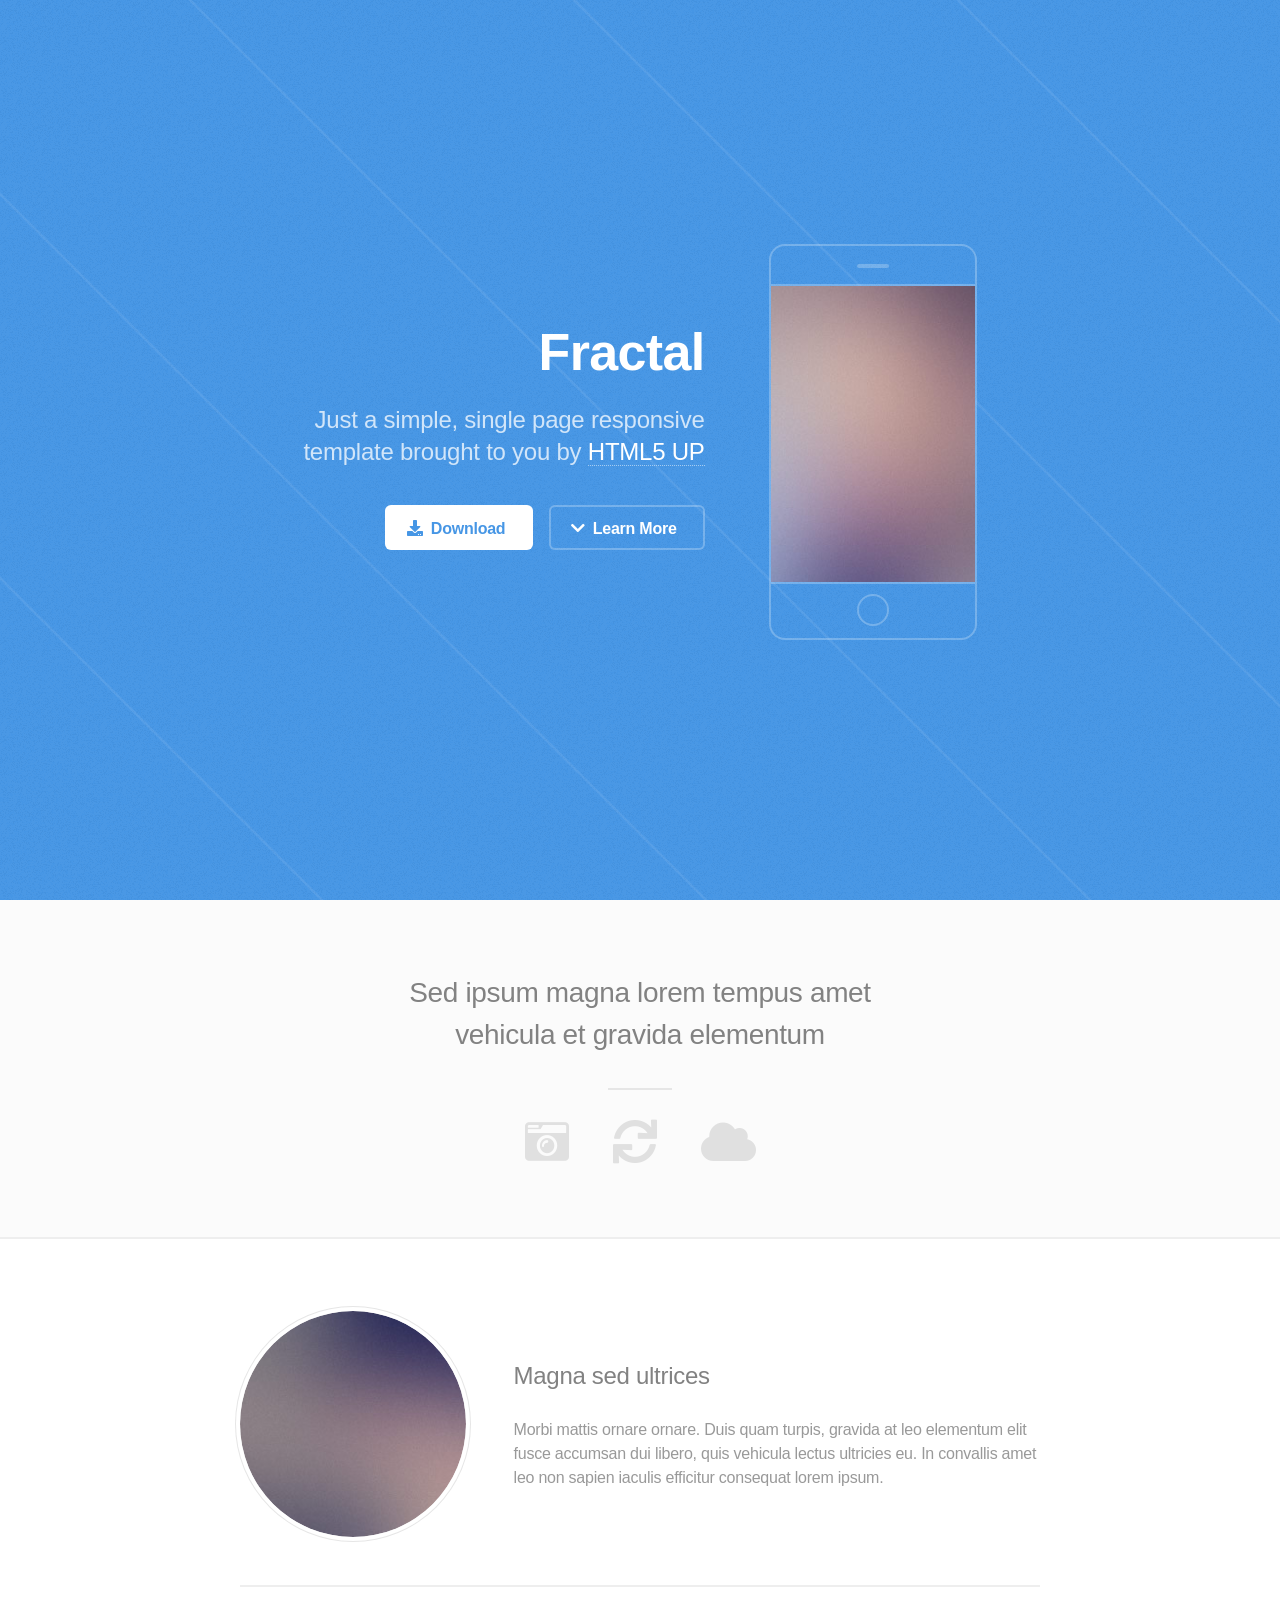
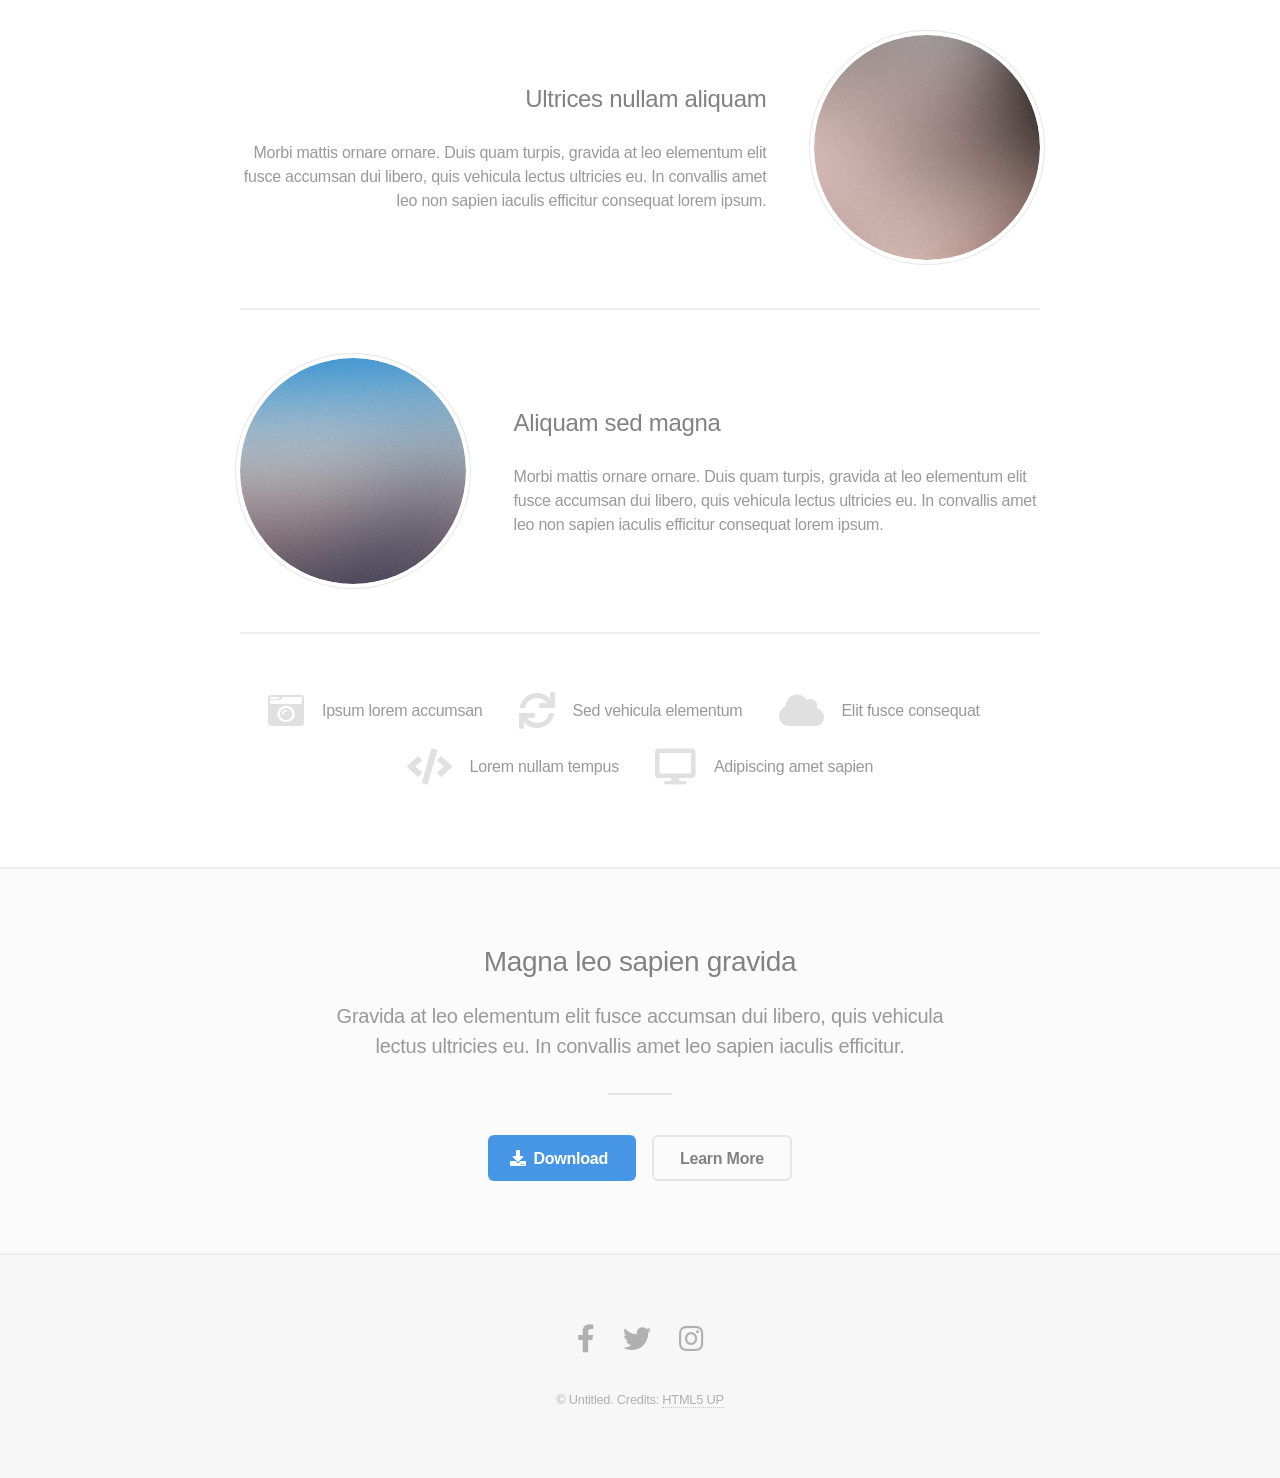
==== index.html @ 1b01b20c "fractal template fractal template" ====
<!DOCTYPE HTML>
<!--
	Fractal by HTML5 UP
	html5up.net | @ajlkn
	Free for personal and commercial use under the CCA 3.0 license (html5up.net/license)
-->
<html>
	<head>
		<title>Fractal by HTML5 UP</title>
		<meta charset="utf-8" />
		<meta name="viewport" content="width=device-width, initial-scale=1, user-scalable=no" />
		<link rel="stylesheet" href="assets/css/main.css" />
		<noscript><link rel="stylesheet" href="assets/css/noscript.css" /></noscript>
	</head>
	<body class="is-preload">

		<!-- Header -->
			<header id="header">
				<div class="content">
					<h1><a href="#">Fractal</a></h1>
					<p>Just a simple, single page responsive<br />
					template brought to you by <a href="http://html5up.net">HTML5 UP</a></p>
					<ul class="actions">
						<li><a href="#" class="button primary icon solid fa-download">Download</a></li>
						<li><a href="#one" class="button icon solid fa-chevron-down scrolly">Learn More</a></li>
					</ul>
				</div>
				<div class="image phone"><div class="inner"><img src="images/screen.jpg" alt="" /></div></div>
			</header>

		<!-- One -->
			<section id="one" class="wrapper style2 special">
				<header class="major">
					<h2>Sed ipsum magna lorem tempus amet<br />
					vehicula et gravida elementum</h2>
				</header>
				<ul class="icons major">
					<li><span class="icon solid fa-camera-retro"><span class="label">Shoot</span></span></li>
					<li><span class="icon solid fa-sync"><span class="label">Process</span></span></li>
					<li><span class="icon solid fa-cloud"><span class="label">Upload</span></span></li>
				</ul>
			</section>

		<!-- Two -->
			<section id="two" class="wrapper">
				<div class="inner alt">
					<section class="spotlight">
						<div class="image"><img src="images/pic01.jpg" alt="" /></div>
						<div class="content">
							<h3>Magna sed ultrices</h3>
							<p>Morbi mattis ornare ornare. Duis quam turpis, gravida at leo elementum elit fusce accumsan dui libero, quis vehicula lectus ultricies eu. In convallis amet leo non sapien iaculis efficitur consequat lorem ipsum.</p>
						</div>
					</section>
					<section class="spotlight">
						<div class="image"><img src="images/pic02.jpg" alt="" /></div>
						<div class="content">
							<h3>Ultrices nullam aliquam</h3>
							<p>Morbi mattis ornare ornare. Duis quam turpis, gravida at leo elementum elit fusce accumsan dui libero, quis vehicula lectus ultricies eu. In convallis amet leo non sapien iaculis efficitur consequat lorem ipsum.</p>
						</div>
					</section>
					<section class="spotlight">
						<div class="image"><img src="images/pic03.jpg" alt="" /></div>
						<div class="content">
							<h3>Aliquam sed magna</h3>
							<p>Morbi mattis ornare ornare. Duis quam turpis, gravida at leo elementum elit fusce accumsan dui libero, quis vehicula lectus ultricies eu. In convallis amet leo non sapien iaculis efficitur consequat lorem ipsum.</p>
						</div>
					</section>
					<section class="special">
						<ul class="icons labeled">
							<li><span class="icon solid fa-camera-retro"><span class="label">Ipsum lorem accumsan</span></span></li>
							<li><span class="icon solid fa-sync"><span class="label">Sed vehicula elementum</span></span></li>
							<li><span class="icon solid fa-cloud"><span class="label">Elit fusce consequat</span></span></li>
							<li><span class="icon solid fa-code"><span class="label">Lorem nullam tempus</span></span></li>
							<li><span class="icon solid fa-desktop"><span class="label">Adipiscing amet sapien</span></span></li>
						</ul>
					</section>
				</div>
			</section>

		<!-- Three -->
			<section id="three" class="wrapper style2 special">
				<header class="major">
					<h2>Magna leo sapien gravida</h2>
					<p>Gravida at leo elementum elit fusce accumsan dui libero, quis vehicula<br />
					lectus ultricies eu. In convallis amet leo sapien iaculis efficitur.</p>
				</header>
				<ul class="actions special">
					<li><a href="#" class="button primary icon solid fa-download">Download</a></li>
					<li><a href="#" class="button">Learn More</a></li>
				</ul>
			</section>

		<!-- Four -->
		<!--
			<section id="four" class="wrapper">
				<div class="inner">

					<header class="major">
						<h2>Elements</h2>
					</header>

					<section>
						<h4>Text</h4>
						<p>This is <b>bold</b> and this is <strong>strong</strong>. This is <i>italic</i> and this is <em>emphasized</em>.
						This is <sup>superscript</sup> text and this is <sub>subscript</sub> text.
						This is <u>underlined</u> and this is code: <code>for (;;) { ... }</code>. Finally, <a href="#">this is a link</a>.</p>
						<hr />
						<header>
							<h4>Heading with a Subtitle</h4>
							<p>Lorem ipsum dolor sit amet nullam id egestas urna aliquam</p>
						</header>
						<p>Nunc lacinia ante nunc ac lobortis. Interdum adipiscing gravida odio porttitor sem non mi integer non faucibus ornare mi ut ante amet placerat aliquet. Volutpat eu sed ante lacinia sapien lorem accumsan varius montes viverra nibh in adipiscing blandit tempus accumsan.</p>
						<header>
							<h5>Heading with a Subtitle</h5>
							<p>Lorem ipsum dolor sit amet nullam id egestas urna aliquam</p>
						</header>
						<p>Nunc lacinia ante nunc ac lobortis. Interdum adipiscing gravida odio porttitor sem non mi integer non faucibus ornare mi ut ante amet placerat aliquet. Volutpat eu sed ante lacinia sapien lorem accumsan varius montes viverra nibh in adipiscing blandit tempus accumsan.</p>
						<hr />
						<h2>Heading Level 2</h2>
						<h3>Heading Level 3</h3>
						<h4>Heading Level 4</h4>
						<h5>Heading Level 5</h5>
						<h6>Heading Level 6</h6>
						<hr />
						<h5>Blockquote</h5>
						<blockquote>Fringilla nisl. Donec accumsan interdum nisi, quis tincidunt felis sagittis eget tempus euismod. Vestibulum ante ipsum primis in faucibus vestibulum. Blandit adipiscing eu felis iaculis volutpat ac adipiscing accumsan faucibus. Vestibulum ante ipsum primis in faucibus lorem ipsum dolor sit amet nullam adipiscing eu felis.</blockquote>
						<h5>Preformatted</h5>
						<pre><code>i = 0;

while (!deck.isInOrder()) {
  print 'Iteration ' + i;
  deck.shuffle();
  i++;
}

print 'It took ' + i + ' iterations to sort the deck.';</code></pre>
					</section>

					<section>
						<h4>Lists</h4>
						<div class="row">
							<div class="col-6 col-12-medium">
								<h5>Unordered</h5>
								<ul>
									<li>Dolor pulvinar etiam.</li>
									<li>Sagittis adipiscing.</li>
									<li>Felis enim feugiat.</li>
								</ul>
								<h5>Alternate</h5>
								<ul class="alt">
									<li>Dolor pulvinar etiam.</li>
									<li>Sagittis adipiscing.</li>
									<li>Felis enim feugiat.</li>
								</ul>
							</div>
							<div class="col-6 col-12-medium">
								<h5>Ordered</h5>
								<ol>
									<li>Dolor pulvinar etiam.</li>
									<li>Etiam vel felis viverra.</li>
									<li>Felis enim feugiat.</li>
									<li>Dolor pulvinar etiam.</li>
									<li>Etiam vel felis lorem.</li>
									<li>Felis enim et feugiat.</li>
								</ol>
								<h5>Icons</h5>
								<ul class="icons">
									<li><a href="#" class="icon brands fa-twitter"><span class="label">Twitter</span></a></li>
									<li><a href="#" class="icon brands fa-facebook-f"><span class="label">Facebook</span></a></li>
									<li><a href="#" class="icon brands fa-instagram"><span class="label">Instagram</span></a></li>
									<li><a href="#" class="icon brands fa-github"><span class="label">Github</span></a></li>
								</ul>
							</div>
						</div>
						<h5>Actions</h5>
						<div class="row">
							<div class="col-6 col-12-medium">
								<ul class="actions">
									<li><a href="#" class="button primary">Default</a></li>
									<li><a href="#" class="button">Default</a></li>
								</ul>
								<ul class="actions small">
									<li><a href="#" class="button primary small">Small</a></li>
									<li><a href="#" class="button small">Small</a></li>
								</ul>
								<ul class="actions stacked">
									<li><a href="#" class="button primary">Default</a></li>
									<li><a href="#" class="button">Default</a></li>
								</ul>
								<ul class="actions stacked">
									<li><a href="#" class="button primary small">Small</a></li>
									<li><a href="#" class="button small">Small</a></li>
								</ul>
							</div>
							<div class="col-6 col-12-medium">
								<ul class="actions stacked">
									<li><a href="#" class="button primary fit">Default</a></li>
									<li><a href="#" class="button fit">Default</a></li>
								</ul>
								<ul class="actions stacked">
									<li><a href="#" class="button primary small fit">Small</a></li>
									<li><a href="#" class="button small fit">Small</a></li>
								</ul>
							</div>
						</div>
					</section>

					<section>
						<h4>Table</h4>
						<h5>Default</h5>
						<div class="table-wrapper">
							<table>
								<thead>
									<tr>
										<th>Name</th>
										<th>Description</th>
										<th>Price</th>
									</tr>
								</thead>
								<tbody>
									<tr>
										<td>Item One</td>
										<td>Ante turpis integer aliquet porttitor.</td>
										<td>29.99</td>
									</tr>
									<tr>
										<td>Item Two</td>
										<td>Vis ac commodo adipiscing arcu aliquet.</td>
										<td>19.99</td>
									</tr>
									<tr>
										<td>Item Three</td>
										<td> Morbi faucibus arcu accumsan lorem.</td>
										<td>29.99</td>
									</tr>
									<tr>
										<td>Item Four</td>
										<td>Vitae integer tempus condimentum.</td>
										<td>19.99</td>
									</tr>
									<tr>
										<td>Item Five</td>
										<td>Ante turpis integer aliquet porttitor.</td>
										<td>29.99</td>
									</tr>
								</tbody>
								<tfoot>
									<tr>
										<td colspan="2"></td>
										<td>100.00</td>
									</tr>
								</tfoot>
							</table>
						</div>

						<h5>Alternate</h5>
						<div class="table-wrapper">
							<table class="alt">
								<thead>
									<tr>
										<th>Name</th>
										<th>Description</th>
										<th>Price</th>
									</tr>
								</thead>
								<tbody>
									<tr>
										<td>Item One</td>
										<td>Ante turpis integer aliquet porttitor.</td>
										<td>29.99</td>
									</tr>
									<tr>
										<td>Item Two</td>
										<td>Vis ac commodo adipiscing arcu aliquet.</td>
										<td>19.99</td>
									</tr>
									<tr>
										<td>Item Three</td>
										<td> Morbi faucibus arcu accumsan lorem.</td>
										<td>29.99</td>
									</tr>
									<tr>
										<td>Item Four</td>
										<td>Vitae integer tempus condimentum.</td>
										<td>19.99</td>
									</tr>
									<tr>
										<td>Item Five</td>
										<td>Ante turpis integer aliquet porttitor.</td>
										<td>29.99</td>
									</tr>
								</tbody>
								<tfoot>
									<tr>
										<td colspan="2"></td>
										<td>100.00</td>
									</tr>
								</tfoot>
							</table>
						</div>
					</section>

					<section>
						<h4>Buttons</h4>
						<ul class="actions">
							<li><a href="#" class="button primary">Primary</a></li>
							<li><a href="#" class="button">Default</a></li>
						</ul>
						<ul class="actions">
							<li><a href="#" class="button large">Large</a></li>
							<li><a href="#" class="button">Default</a></li>
							<li><a href="#" class="button small">Small</a></li>
						</ul>
						<ul class="actions fit">
							<li><a href="#" class="button fit">Fit</a></li>
							<li><a href="#" class="button primary fit">Fit</a></li>
							<li><a href="#" class="button fit">Fit</a></li>
						</ul>
						<ul class="actions fit small">
							<li><a href="#" class="button primary fit small">Fit + Small</a></li>
							<li><a href="#" class="button fit small">Fit + Small</a></li>
							<li><a href="#" class="button primary fit small">Fit + Small</a></li>
						</ul>
						<ul class="actions">
							<li><a href="#" class="button primary icon solid fa-download">Icon</a></li>
							<li><a href="#" class="button icon solid fa-download">Icon</a></li>
						</ul>
						<ul class="actions">
							<li><span class="button primary disabled">Disabled</span></li>
							<li><span class="button disabled">Disabled</span></li>
						</ul>
					</section>

					<section>
						<h4>Form</h4>
						<form method="post" action="#">
							<div class="row gtr-uniform">
								<div class="col-6 col-12-xsmall">
									<input type="text" name="demo-name" id="demo-name" value="" placeholder="Name" />
								</div>
								<div class="col-6 col-12-xsmall">
									<input type="email" name="demo-email" id="demo-email" value="" placeholder="Email" />
								</div>
								<div class="col-12">
									<select name="demo-category" id="demo-category">
										<option value="">- Category -</option>
										<option value="1">Manufacturing</option>
										<option value="1">Shipping</option>
										<option value="1">Administration</option>
										<option value="1">Human Resources</option>
									</select>
								</div>
								<div class="col-4 col-12-small">
									<input type="radio" id="demo-priority-low" name="demo-priority" checked>
									<label for="demo-priority-low">Low</label>
								</div>
								<div class="col-4 col-12-small">
									<input type="radio" id="demo-priority-normal" name="demo-priority">
									<label for="demo-priority-normal">Normal</label>
								</div>
								<div class="col-4 col-12-small">
									<input type="radio" id="demo-priority-high" name="demo-priority">
									<label for="demo-priority-high">High</label>
								</div>
								<div class="col-6 col-12-small">
									<input type="checkbox" id="demo-copy" name="demo-copy">
									<label for="demo-copy">Email me a copy</label>
								</div>
								<div class="col-6 col-12-small">
									<input type="checkbox" id="demo-human" name="demo-human" checked>
									<label for="demo-human">Not a robot</label>
								</div>
								<div class="col-12">
									<textarea name="demo-message" id="demo-message" placeholder="Enter your message" rows="6"></textarea>
								</div>
								<div class="col-12">
									<ul class="actions">
										<li><input type="submit" value="Send Message" class="primary" /></li>
										<li><input type="reset" value="Reset" /></li>
									</ul>
								</div>
							</div>
						</form>
					</section>

					<section>
						<h4>Image</h4>
						<h5>Fit</h5>
						<div class="box alt">
							<div class="row gtr-uniform">
								<div class="col-12"><span class="image fit"><img src="images/pic04.jpg" alt="" /></span></div>
								<div class="col-4"><span class="image fit"><img src="images/pic01.jpg" alt="" /></span></div>
								<div class="col-4"><span class="image fit"><img src="images/pic02.jpg" alt="" /></span></div>
								<div class="col-4"><span class="image fit"><img src="images/pic03.jpg" alt="" /></span></div>
								<div class="col-4"><span class="image fit"><img src="images/pic02.jpg" alt="" /></span></div>
								<div class="col-4"><span class="image fit"><img src="images/pic03.jpg" alt="" /></span></div>
								<div class="col-4"><span class="image fit"><img src="images/pic01.jpg" alt="" /></span></div>
								<div class="col-4"><span class="image fit"><img src="images/pic03.jpg" alt="" /></span></div>
								<div class="col-4"><span class="image fit"><img src="images/pic01.jpg" alt="" /></span></div>
								<div class="col-4"><span class="image fit"><img src="images/pic02.jpg" alt="" /></span></div>
							</div>
						</div>
						<h5>Left &amp; Right</h5>
						<p><span class="image left"><img src="images/pic05.jpg" alt="" /></span>Fringilla nisl. Donec accumsan interdum nisi, quis tincidunt felis sagittis eget. tempus euismod. Vestibulum ante ipsum primis in faucibus vestibulum. Blandit adipiscing eu felis iaculis volutpat ac adipiscing accumsan eu faucibus. Integer ac pellentesque praesent tincidunt felis sagittis eget. tempus euismod. Vestibulum ante ipsum primis in faucibus vestibulum. Blandit adipiscing eu felis iaculis volutpat ac adipiscing accumsan eu faucibus. Integer ac pellentesque praesent. Donec accumsan interdum nisi, quis tincidunt felis sagittis eget. tempus euismod. Vestibulum ante ipsum primis in faucibus vestibulum. Blandit adipiscing eu felis iaculis volutpat ac adipiscing accumsan eu faucibus. Integer ac pellentesque praesent tincidunt felis sagittis eget. tempus euismod. Vestibulum ante ipsum primis in faucibus vestibulum. Blandit adipiscing eu felis iaculis volutpat ac adipiscing accumsan eu faucibus. Integer ac pellentesque praesent. Blandit adipiscing eu felis iaculis volutpat ac adipiscing accumsan eu faucibus. Integer ac pellentesque praesent tincidunt felis sagittis eget. tempus euismod. Vestibulum ante ipsum primis in faucibus vestibulum. Blandit adipiscing eu felis iaculis volutpat ac adipiscing accumsan eu faucibus. Integer ac pellentesque praesent.</p>
						<p><span class="image right"><img src="images/pic05.jpg" alt="" /></span>Fringilla nisl. Donec accumsan interdum nisi, quis tincidunt felis sagittis eget. tempus euismod. Vestibulum ante ipsum primis in faucibus vestibulum. Blandit adipiscing eu felis iaculis volutpat ac adipiscing accumsan eu faucibus. Integer ac pellentesque praesent tincidunt felis sagittis eget. tempus euismod. Vestibulum ante ipsum primis in faucibus vestibulum. Blandit adipiscing eu felis iaculis volutpat ac adipiscing accumsan eu faucibus. Integer ac pellentesque praesent. Donec accumsan interdum nisi, quis tincidunt felis sagittis eget. tempus euismod. Vestibulum ante ipsum primis in faucibus vestibulum. Blandit adipiscing eu felis iaculis volutpat ac adipiscing accumsan eu faucibus. Integer ac pellentesque praesent tincidunt felis sagittis eget. tempus euismod. Vestibulum ante ipsum primis in faucibus vestibulum. Blandit adipiscing eu felis iaculis volutpat ac adipiscing accumsan eu faucibus. Integer ac pellentesque praesent. Blandit adipiscing eu felis iaculis volutpat ac adipiscing accumsan eu faucibus. Integer ac pellentesque praesent tincidunt felis sagittis eget. tempus euismod. Vestibulum ante ipsum primis in faucibus vestibulum. Blandit adipiscing eu felis iaculis volutpat ac adipiscing accumsan eu faucibus. Integer ac pellentesque praesent.</p>
					</section>

				</div>
			</section>
		-->

		<!-- Footer -->
			<footer id="footer">
				<ul class="icons">
					<li><a href="#" class="icon brands fa-facebook-f"><span class="label">Facebook</span></a></li>
					<li><a href="#" class="icon brands fa-twitter"><span class="label">Twitter</span></a></li>
					<li><a href="#" class="icon brands fa-instagram"><span class="label">Instagram</span></a></li>
				</ul>
				<p class="copyright">&copy; Untitled. Credits: <a href="http://html5up.net">HTML5 UP</a></p>
			</footer>

		<!-- Scripts -->
			<script src="assets/js/jquery.min.js"></script>
			<script src="assets/js/jquery.scrolly.min.js"></script>
			<script src="assets/js/browser.min.js"></script>
			<script src="assets/js/breakpoints.min.js"></script>
			<script src="assets/js/util.js"></script>
			<script src="assets/js/main.js"></script>

	</body>
</html>
---- assets/css/main.css ----
@import url(fontawesome-all.min.css);

/*
	Fractal by HTML5 UP
	html5up.net | @ajlkn
	Free for personal and commercial use under the CCA 3.0 license (html5up.net/license)
*/

html, body, div, span, applet, object,
iframe, h1, h2, h3, h4, h5, h6, p, blockquote,
pre, a, abbr, acronym, address, big, cite,
code, del, dfn, em, img, ins, kbd, q, s, samp,
small, strike, strong, sub, sup, tt, var, b,
u, i, center, dl, dt, dd, ol, ul, li, fieldset,
form, label, legend, table, caption, tbody,
tfoot, thead, tr, th, td, article, aside,
canvas, details, embed, figure, figcaption,
footer, header, hgroup, menu, nav, output, ruby,
section, summary, time, mark, audio, video {
	margin: 0;
	padding: 0;
	border: 0;
	font-size: 100%;
	font: inherit;
	vertical-align: baseline;}

article, aside, details, figcaption, figure,
footer, header, hgroup, menu, nav, section {
	display: block;}

body {
	line-height: 1;
}

ol, ul {
	list-style: none;
}

blockquote, q {
	quotes: none;
}

	blockquote:before, blockquote:after, q:before, q:after {
		content: '';
		content: none;
	}

table {
	border-collapse: collapse;
	border-spacing: 0;
}

body {
	-webkit-text-size-adjust: none;
}

mark {
	background-color: transparent;
	color: inherit;
}

input::-moz-focus-inner {
	border: 0;
	padding: 0;
}

input, select, textarea {
	-moz-appearance: none;
	-webkit-appearance: none;
	-ms-appearance: none;
	appearance: none;
}

/* Basic */

	@-ms-viewport {
		width: device-width;
	}

	body {
		-ms-overflow-style: scrollbar;
	}

	@media screen and (max-width: 360px) {

		html, body {
			min-width: 320px;
		}

	}

	html {
		box-sizing: border-box;
	}

	*, *:before, *:after {
		box-sizing: inherit;
	}

	body {
		background: #ffffff;
	}

		body.is-preload *, body.is-preload *:before, body.is-preload *:after {
			-moz-animation: none !important;
			-webkit-animation: none !important;
			-ms-animation: none !important;
			animation: none !important;
			-moz-transition: none !important;
			-webkit-transition: none !important;
			-ms-transition: none !important;
			transition: none !important;
		}

/* Type */

	body {
		color: #999999;
	}

	html, input, select, textarea {
		font-size: 16pt;
	}

		@media screen and (max-width: 1680px) {

			html, input, select, textarea {
				font-size: 13pt;
			}

		}

		@media screen and (max-width: 1280px) {

			html, input, select, textarea {
				font-size: 12pt;
			}

		}

		@media screen and (max-width: 360px) {

			html, input, select, textarea {
				font-size: 11pt;
			}

		}

	body, input, select, textarea {
		font-family: Arial, Helvetica, sans-serif;
		font-weight: normal;
		line-height: 1.5em;
		letter-spacing: -0.015em;
	}

	a {
		-moz-transition: color 0.2s ease-in-out, border-bottom-color 0.2s ease-in-out;
		-webkit-transition: color 0.2s ease-in-out, border-bottom-color 0.2s ease-in-out;
		-ms-transition: color 0.2s ease-in-out, border-bottom-color 0.2s ease-in-out;
		transition: color 0.2s ease-in-out, border-bottom-color 0.2s ease-in-out;
		text-decoration: none;
		border-bottom: dotted 1px;
	}

		a:hover {
			border-bottom-color: transparent !important;
		}

	strong, b {
		font-weight: bold;
	}

	em, i {
		font-style: italic;
	}

	p {
		margin: 0 0 2em 0;
	}

	h1, h2, h3, h4, h5, h6 {
		font-weight: normal;
		line-height: 1em;
		margin: 0 0 1em 0;
		letter-spacing: -0.0125em;
	}

		h1 a, h2 a, h3 a, h4 a, h5 a, h6 a {
			color: inherit;
			text-decoration: none;
			border-bottom: none;
		}

		@media screen and (max-width: 980px) {

			h1 br, h2 br, h3 br, h4 br, h5 br, h6 br {
				display: none;
			}

		}

	h2 {
		font-size: 1.75em;
		line-height: 1.5em;
	}

	h3 {
		font-size: 1.5em;
		line-height: 1.5em;
	}

	h4 {
		font-size: 1.1em;
		line-height: 1.5em;
	}

	h5 {
		font-size: 0.9em;
		line-height: 1.5em;
	}

	h6 {
		font-size: 0.7em;
		line-height: 1.5em;
	}

	@media screen and (max-width: 736px) {

		h2 {
			font-size: 1.25em;
		}

		h3 {
			font-size: 1.2em;
		}

		h4 {
			font-size: 1em;
		}

	}

	sub {
		font-size: 0.8em;
		position: relative;
		top: 0.5em;
	}

	sup {
		font-size: 0.8em;
		position: relative;
		top: -0.5em;
	}

	blockquote {
		border-left-style: solid;
		border-left-width: 4px;
		font-style: italic;
		margin: 0 0 2em 0;
		padding: 0.5em 0 0.5em 2em;
	}

	code {
		border-radius: 6px;
		border-style: solid;
		border-width: 1px;
		font-family: "Courier New", monospace;
		font-size: 0.9em;
		margin: 0 0.25em;
		padding: 0.25em 0.65em;
	}

	pre {
		-webkit-overflow-scrolling: touch;
		font-family: "Courier New", monospace;
		font-size: 0.9em;
		margin: 0 0 2em 0;
	}

		pre code {
			display: block;
			line-height: 1.75em;
			padding: 1em 1.5em;
			overflow-x: auto;
		}

	hr {
		border: 0;
		border-bottom-style: solid;
		border-bottom-width: 1px;
		margin: 2em 0;
	}

		hr.major {
			margin: 3em 0;
		}

	.align-left {
		text-align: left;
	}

	.align-center {
		text-align: center;
	}

	.align-right {
		text-align: right;
	}

	input, select, textarea {
		color: #999999;
	}

	a {
		color: inherit;
		border-bottom-color: #d6d6d6;
	}

		a:hover {
			color: #4696e5;
		}

	strong, b {
		color: #828282;
	}

	h1, h2, h3, h4, h5, h6 {
		color: #828282;
	}

	blockquote {
		border-left-color: #e6e6e6;
	}

	code {
		background: rgba(144, 144, 144, 0.075);
		border-color: #e6e6e6;
	}

	hr {
		border-bottom-color: #e6e6e6;
	}

/* Row */

	.row {
		display: flex;
		flex-wrap: wrap;
		box-sizing: border-box;
		align-items: stretch;
	}

		.row > * {
			box-sizing: border-box;
		}

		.row.gtr-uniform > * > :last-child {
			margin-bottom: 0;
		}

		.row.aln-left {
			justify-content: flex-start;
		}

		.row.aln-center {
			justify-content: center;
		}

		.row.aln-right {
			justify-content: flex-end;
		}

		.row.aln-top {
			align-items: flex-start;
		}

		.row.aln-middle {
			align-items: center;
		}

		.row.aln-bottom {
			align-items: flex-end;
		}

		.row > .imp {
			order: -1;
		}

		.row > .col-1 {
			width: 8.33333%;
		}

		.row > .off-1 {
			margin-left: 8.33333%;
		}

		.row > .col-2 {
			width: 16.66667%;
		}

		.row > .off-2 {
			margin-left: 16.66667%;
		}

		.row > .col-3 {
			width: 25%;
		}

		.row > .off-3 {
			margin-left: 25%;
		}

		.row > .col-4 {
			width: 33.33333%;
		}

		.row > .off-4 {
			margin-left: 33.33333%;
		}

		.row > .col-5 {
			width: 41.66667%;
		}

		.row > .off-5 {
			margin-left: 41.66667%;
		}

		.row > .col-6 {
			width: 50%;
		}

		.row > .off-6 {
			margin-left: 50%;
		}

		.row > .col-7 {
			width: 58.33333%;
		}

		.row > .off-7 {
			margin-left: 58.33333%;
		}

		.row > .col-8 {
			width: 66.66667%;
		}

		.row > .off-8 {
			margin-left: 66.66667%;
		}

		.row > .col-9 {
			width: 75%;
		}

		.row > .off-9 {
			margin-left: 75%;
		}

		.row > .col-10 {
			width: 83.33333%;
		}

		.row > .off-10 {
			margin-left: 83.33333%;
		}

		.row > .col-11 {
			width: 91.66667%;
		}

		.row > .off-11 {
			margin-left: 91.66667%;
		}

		.row > .col-12 {
			width: 100%;
		}

		.row > .off-12 {
			margin-left: 100%;
		}

		.row.gtr-0 {
			margin-top: 0;
			margin-left: 0em;
		}

			.row.gtr-0 > * {
				padding: 0 0 0 0em;
			}

			.row.gtr-0.gtr-uniform {
				margin-top: 0em;
			}

				.row.gtr-0.gtr-uniform > * {
					padding-top: 0em;
				}

		.row.gtr-25 {
			margin-top: 0;
			margin-left: -0.375em;
		}

			.row.gtr-25 > * {
				padding: 0 0 0 0.375em;
			}

			.row.gtr-25.gtr-uniform {
				margin-top: -0.375em;
			}

				.row.gtr-25.gtr-uniform > * {
					padding-top: 0.375em;
				}

		.row.gtr-50 {
			margin-top: 0;
			margin-left: -0.75em;
		}

			.row.gtr-50 > * {
				padding: 0 0 0 0.75em;
			}

			.row.gtr-50.gtr-uniform {
				margin-top: -0.75em;
			}

				.row.gtr-50.gtr-uniform > * {
					padding-top: 0.75em;
				}

		.row {
			margin-top: 0;
			margin-left: -1.5em;
		}

			.row > * {
				padding: 0 0 0 1.5em;
			}

			.row.gtr-uniform {
				margin-top: -1.5em;
			}

				.row.gtr-uniform > * {
					padding-top: 1.5em;
				}

		.row.gtr-150 {
			margin-top: 0;
			margin-left: -2.25em;
		}

			.row.gtr-150 > * {
				padding: 0 0 0 2.25em;
			}

			.row.gtr-150.gtr-uniform {
				margin-top: -2.25em;
			}

				.row.gtr-150.gtr-uniform > * {
					padding-top: 2.25em;
				}

		.row.gtr-200 {
			margin-top: 0;
			margin-left: -3em;
		}

			.row.gtr-200 > * {
				padding: 0 0 0 3em;
			}

			.row.gtr-200.gtr-uniform {
				margin-top: -3em;
			}

				.row.gtr-200.gtr-uniform > * {
					padding-top: 3em;
				}

		@media screen and (max-width: 1680px) {

			.row {
				display: flex;
				flex-wrap: wrap;
				box-sizing: border-box;
				align-items: stretch;
			}

				.row > * {
					box-sizing: border-box;
				}

				.row.gtr-uniform > * > :last-child {
					margin-bottom: 0;
				}

				.row.aln-left {
					justify-content: flex-start;
				}

				.row.aln-center {
					justify-content: center;
				}

				.row.aln-right {
					justify-content: flex-end;
				}

				.row.aln-top {
					align-items: flex-start;
				}

				.row.aln-middle {
					align-items: center;
				}

				.row.aln-bottom {
					align-items: flex-end;
				}

				.row > .imp-xlarge {
					order: -1;
				}

				.row > .col-1-xlarge {
					width: 8.33333%;
				}

				.row > .off-1-xlarge {
					margin-left: 8.33333%;
				}

				.row > .col-2-xlarge {
					width: 16.66667%;
				}

				.row > .off-2-xlarge {
					margin-left: 16.66667%;
				}

				.row > .col-3-xlarge {
					width: 25%;
				}

				.row > .off-3-xlarge {
					margin-left: 25%;
				}

				.row > .col-4-xlarge {
					width: 33.33333%;
				}

				.row > .off-4-xlarge {
					margin-left: 33.33333%;
				}

				.row > .col-5-xlarge {
					width: 41.66667%;
				}

				.row > .off-5-xlarge {
					margin-left: 41.66667%;
				}

				.row > .col-6-xlarge {
					width: 50%;
				}

				.row > .off-6-xlarge {
					margin-left: 50%;
				}

				.row > .col-7-xlarge {
					width: 58.33333%;
				}

				.row > .off-7-xlarge {
					margin-left: 58.33333%;
				}

				.row > .col-8-xlarge {
					width: 66.66667%;
				}

				.row > .off-8-xlarge {
					margin-left: 66.66667%;
				}

				.row > .col-9-xlarge {
					width: 75%;
				}

				.row > .off-9-xlarge {
					margin-left: 75%;
				}

				.row > .col-10-xlarge {
					width: 83.33333%;
				}

				.row > .off-10-xlarge {
					margin-left: 83.33333%;
				}

				.row > .col-11-xlarge {
					width: 91.66667%;
				}

				.row > .off-11-xlarge {
					margin-left: 91.66667%;
				}

				.row > .col-12-xlarge {
					width: 100%;
				}

				.row > .off-12-xlarge {
					margin-left: 100%;
				}

				.row.gtr-0 {
					margin-top: 0;
					margin-left: 0em;
				}

					.row.gtr-0 > * {
						padding: 0 0 0 0em;
					}

					.row.gtr-0.gtr-uniform {
						margin-top: 0em;
					}

						.row.gtr-0.gtr-uniform > * {
							padding-top: 0em;
						}

				.row.gtr-25 {
					margin-top: 0;
					margin-left: -0.375em;
				}

					.row.gtr-25 > * {
						padding: 0 0 0 0.375em;
					}

					.row.gtr-25.gtr-uniform {
						margin-top: -0.375em;
					}

						.row.gtr-25.gtr-uniform > * {
							padding-top: 0.375em;
						}

				.row.gtr-50 {
					margin-top: 0;
					margin-left: -0.75em;
				}

					.row.gtr-50 > * {
						padding: 0 0 0 0.75em;
					}

					.row.gtr-50.gtr-uniform {
						margin-top: -0.75em;
					}

						.row.gtr-50.gtr-uniform > * {
							padding-top: 0.75em;
						}

				.row {
					margin-top: 0;
					margin-left: -1.5em;
				}

					.row > * {
						padding: 0 0 0 1.5em;
					}

					.row.gtr-uniform {
						margin-top: -1.5em;
					}

						.row.gtr-uniform > * {
							padding-top: 1.5em;
						}

				.row.gtr-150 {
					margin-top: 0;
					margin-left: -2.25em;
				}

					.row.gtr-150 > * {
						padding: 0 0 0 2.25em;
					}

					.row.gtr-150.gtr-uniform {
						margin-top: -2.25em;
					}

						.row.gtr-150.gtr-uniform > * {
							padding-top: 2.25em;
						}

				.row.gtr-200 {
					margin-top: 0;
					margin-left: -3em;
				}

					.row.gtr-200 > * {
						padding: 0 0 0 3em;
					}

					.row.gtr-200.gtr-uniform {
						margin-top: -3em;
					}

						.row.gtr-200.gtr-uniform > * {
							padding-top: 3em;
						}

		}

		@media screen and (max-width: 1280px) {

			.row {
				display: flex;
				flex-wrap: wrap;
				box-sizing: border-box;
				align-items: stretch;
			}

				.row > * {
					box-sizing: border-box;
				}

				.row.gtr-uniform > * > :last-child {
					margin-bottom: 0;
				}

				.row.aln-left {
					justify-content: flex-start;
				}

				.row.aln-center {
					justify-content: center;
				}

				.row.aln-right {
					justify-content: flex-end;
				}

				.row.aln-top {
					align-items: flex-start;
				}

				.row.aln-middle {
					align-items: center;
				}

				.row.aln-bottom {
					align-items: flex-end;
				}

				.row > .imp-large {
					order: -1;
				}

				.row > .col-1-large {
					width: 8.33333%;
				}

				.row > .off-1-large {
					margin-left: 8.33333%;
				}

				.row > .col-2-large {
					width: 16.66667%;
				}

				.row > .off-2-large {
					margin-left: 16.66667%;
				}

				.row > .col-3-large {
					width: 25%;
				}

				.row > .off-3-large {
					margin-left: 25%;
				}

				.row > .col-4-large {
					width: 33.33333%;
				}

				.row > .off-4-large {
					margin-left: 33.33333%;
				}

				.row > .col-5-large {
					width: 41.66667%;
				}

				.row > .off-5-large {
					margin-left: 41.66667%;
				}

				.row > .col-6-large {
					width: 50%;
				}

				.row > .off-6-large {
					margin-left: 50%;
				}

				.row > .col-7-large {
					width: 58.33333%;
				}

				.row > .off-7-large {
					margin-left: 58.33333%;
				}

				.row > .col-8-large {
					width: 66.66667%;
				}

				.row > .off-8-large {
					margin-left: 66.66667%;
				}

				.row > .col-9-large {
					width: 75%;
				}

				.row > .off-9-large {
					margin-left: 75%;
				}

				.row > .col-10-large {
					width: 83.33333%;
				}

				.row > .off-10-large {
					margin-left: 83.33333%;
				}

				.row > .col-11-large {
					width: 91.66667%;
				}

				.row > .off-11-large {
					margin-left: 91.66667%;
				}

				.row > .col-12-large {
					width: 100%;
				}

				.row > .off-12-large {
					margin-left: 100%;
				}

				.row.gtr-0 {
					margin-top: 0;
					margin-left: 0em;
				}

					.row.gtr-0 > * {
						padding: 0 0 0 0em;
					}

					.row.gtr-0.gtr-uniform {
						margin-top: 0em;
					}

						.row.gtr-0.gtr-uniform > * {
							padding-top: 0em;
						}

				.row.gtr-25 {
					margin-top: 0;
					margin-left: -0.375em;
				}

					.row.gtr-25 > * {
						padding: 0 0 0 0.375em;
					}

					.row.gtr-25.gtr-uniform {
						margin-top: -0.375em;
					}

						.row.gtr-25.gtr-uniform > * {
							padding-top: 0.375em;
						}

				.row.gtr-50 {
					margin-top: 0;
					margin-left: -0.75em;
				}

					.row.gtr-50 > * {
						padding: 0 0 0 0.75em;
					}

					.row.gtr-50.gtr-uniform {
						margin-top: -0.75em;
					}

						.row.gtr-50.gtr-uniform > * {
							padding-top: 0.75em;
						}

				.row {
					margin-top: 0;
					margin-left: -1.5em;
				}

					.row > * {
						padding: 0 0 0 1.5em;
					}

					.row.gtr-uniform {
						margin-top: -1.5em;
					}

						.row.gtr-uniform > * {
							padding-top: 1.5em;
						}

				.row.gtr-150 {
					margin-top: 0;
					margin-left: -2.25em;
				}

					.row.gtr-150 > * {
						padding: 0 0 0 2.25em;
					}

					.row.gtr-150.gtr-uniform {
						margin-top: -2.25em;
					}

						.row.gtr-150.gtr-uniform > * {
							padding-top: 2.25em;
						}

				.row.gtr-200 {
					margin-top: 0;
					margin-left: -3em;
				}

					.row.gtr-200 > * {
						padding: 0 0 0 3em;
					}

					.row.gtr-200.gtr-uniform {
						margin-top: -3em;
					}

						.row.gtr-200.gtr-uniform > * {
							padding-top: 3em;
						}

		}

		@media screen and (max-width: 980px) {

			.row {
				display: flex;
				flex-wrap: wrap;
				box-sizing: border-box;
				align-items: stretch;
			}

				.row > * {
					box-sizing: border-box;
				}

				.row.gtr-uniform > * > :last-child {
					margin-bottom: 0;
				}

				.row.aln-left {
					justify-content: flex-start;
				}

				.row.aln-center {
					justify-content: center;
				}

				.row.aln-right {
					justify-content: flex-end;
				}

				.row.aln-top {
					align-items: flex-start;
				}

				.row.aln-middle {
					align-items: center;
				}

				.row.aln-bottom {
					align-items: flex-end;
				}

				.row > .imp-medium {
					order: -1;
				}

				.row > .col-1-medium {
					width: 8.33333%;
				}

				.row > .off-1-medium {
					margin-left: 8.33333%;
				}

				.row > .col-2-medium {
					width: 16.66667%;
				}

				.row > .off-2-medium {
					margin-left: 16.66667%;
				}

				.row > .col-3-medium {
					width: 25%;
				}

				.row > .off-3-medium {
					margin-left: 25%;
				}

				.row > .col-4-medium {
					width: 33.33333%;
				}

				.row > .off-4-medium {
					margin-left: 33.33333%;
				}

				.row > .col-5-medium {
					width: 41.66667%;
				}

				.row > .off-5-medium {
					margin-left: 41.66667%;
				}

				.row > .col-6-medium {
					width: 50%;
				}

				.row > .off-6-medium {
					margin-left: 50%;
				}

				.row > .col-7-medium {
					width: 58.33333%;
				}

				.row > .off-7-medium {
					margin-left: 58.33333%;
				}

				.row > .col-8-medium {
					width: 66.66667%;
				}

				.row > .off-8-medium {
					margin-left: 66.66667%;
				}

				.row > .col-9-medium {
					width: 75%;
				}

				.row > .off-9-medium {
					margin-left: 75%;
				}

				.row > .col-10-medium {
					width: 83.33333%;
				}

				.row > .off-10-medium {
					margin-left: 83.33333%;
				}

				.row > .col-11-medium {
					width: 91.66667%;
				}

				.row > .off-11-medium {
					margin-left: 91.66667%;
				}

				.row > .col-12-medium {
					width: 100%;
				}

				.row > .off-12-medium {
					margin-left: 100%;
				}

				.row.gtr-0 {
					margin-top: 0;
					margin-left: 0em;
				}

					.row.gtr-0 > * {
						padding: 0 0 0 0em;
					}

					.row.gtr-0.gtr-uniform {
						margin-top: 0em;
					}

						.row.gtr-0.gtr-uniform > * {
							padding-top: 0em;
						}

				.row.gtr-25 {
					margin-top: 0;
					margin-left: -0.375em;
				}

					.row.gtr-25 > * {
						padding: 0 0 0 0.375em;
					}

					.row.gtr-25.gtr-uniform {
						margin-top: -0.375em;
					}

						.row.gtr-25.gtr-uniform > * {
							padding-top: 0.375em;
						}

				.row.gtr-50 {
					margin-top: 0;
					margin-left: -0.75em;
				}

					.row.gtr-50 > * {
						padding: 0 0 0 0.75em;
					}

					.row.gtr-50.gtr-uniform {
						margin-top: -0.75em;
					}

						.row.gtr-50.gtr-uniform > * {
							padding-top: 0.75em;
						}

				.row {
					margin-top: 0;
					margin-left: -1.5em;
				}

					.row > * {
						padding: 0 0 0 1.5em;
					}

					.row.gtr-uniform {
						margin-top: -1.5em;
					}

						.row.gtr-uniform > * {
							padding-top: 1.5em;
						}

				.row.gtr-150 {
					margin-top: 0;
					margin-left: -2.25em;
				}

					.row.gtr-150 > * {
						padding: 0 0 0 2.25em;
					}

					.row.gtr-150.gtr-uniform {
						margin-top: -2.25em;
					}

						.row.gtr-150.gtr-uniform > * {
							padding-top: 2.25em;
						}

				.row.gtr-200 {
					margin-top: 0;
					margin-left: -3em;
				}

					.row.gtr-200 > * {
						padding: 0 0 0 3em;
					}

					.row.gtr-200.gtr-uniform {
						margin-top: -3em;
					}

						.row.gtr-200.gtr-uniform > * {
							padding-top: 3em;
						}

		}

		@media screen and (max-width: 736px) {

			.row {
				display: flex;
				flex-wrap: wrap;
				box-sizing: border-box;
				align-items: stretch;
			}

				.row > * {
					box-sizing: border-box;
				}

				.row.gtr-uniform > * > :last-child {
					margin-bottom: 0;
				}

				.row.aln-left {
					justify-content: flex-start;
				}

				.row.aln-center {
					justify-content: center;
				}

				.row.aln-right {
					justify-content: flex-end;
				}

				.row.aln-top {
					align-items: flex-start;
				}

				.row.aln-middle {
					align-items: center;
				}

				.row.aln-bottom {
					align-items: flex-end;
				}

				.row > .imp-small {
					order: -1;
				}

				.row > .col-1-small {
					width: 8.33333%;
				}

				.row > .off-1-small {
					margin-left: 8.33333%;
				}

				.row > .col-2-small {
					width: 16.66667%;
				}

				.row > .off-2-small {
					margin-left: 16.66667%;
				}

				.row > .col-3-small {
					width: 25%;
				}

				.row > .off-3-small {
					margin-left: 25%;
				}

				.row > .col-4-small {
					width: 33.33333%;
				}

				.row > .off-4-small {
					margin-left: 33.33333%;
				}

				.row > .col-5-small {
					width: 41.66667%;
				}

				.row > .off-5-small {
					margin-left: 41.66667%;
				}

				.row > .col-6-small {
					width: 50%;
				}

				.row > .off-6-small {
					margin-left: 50%;
				}

				.row > .col-7-small {
					width: 58.33333%;
				}

				.row > .off-7-small {
					margin-left: 58.33333%;
				}

				.row > .col-8-small {
					width: 66.66667%;
				}

				.row > .off-8-small {
					margin-left: 66.66667%;
				}

				.row > .col-9-small {
					width: 75%;
				}

				.row > .off-9-small {
					margin-left: 75%;
				}

				.row > .col-10-small {
					width: 83.33333%;
				}

				.row > .off-10-small {
					margin-left: 83.33333%;
				}

				.row > .col-11-small {
					width: 91.66667%;
				}

				.row > .off-11-small {
					margin-left: 91.66667%;
				}

				.row > .col-12-small {
					width: 100%;
				}

				.row > .off-12-small {
					margin-left: 100%;
				}

				.row.gtr-0 {
					margin-top: 0;
					margin-left: 0em;
				}

					.row.gtr-0 > * {
						padding: 0 0 0 0em;
					}

					.row.gtr-0.gtr-uniform {
						margin-top: 0em;
					}

						.row.gtr-0.gtr-uniform > * {
							padding-top: 0em;
						}

				.row.gtr-25 {
					margin-top: 0;
					margin-left: -0.375em;
				}

					.row.gtr-25 > * {
						padding: 0 0 0 0.375em;
					}

					.row.gtr-25.gtr-uniform {
						margin-top: -0.375em;
					}

						.row.gtr-25.gtr-uniform > * {
							padding-top: 0.375em;
						}

				.row.gtr-50 {
					margin-top: 0;
					margin-left: -0.75em;
				}

					.row.gtr-50 > * {
						padding: 0 0 0 0.75em;
					}

					.row.gtr-50.gtr-uniform {
						margin-top: -0.75em;
					}

						.row.gtr-50.gtr-uniform > * {
							padding-top: 0.75em;
						}

				.row {
					margin-top: 0;
					margin-left: -1.5em;
				}

					.row > * {
						padding: 0 0 0 1.5em;
					}

					.row.gtr-uniform {
						margin-top: -1.5em;
					}

						.row.gtr-uniform > * {
							padding-top: 1.5em;
						}

				.row.gtr-150 {
					margin-top: 0;
					margin-left: -2.25em;
				}

					.row.gtr-150 > * {
						padding: 0 0 0 2.25em;
					}

					.row.gtr-150.gtr-uniform {
						margin-top: -2.25em;
					}

						.row.gtr-150.gtr-uniform > * {
							padding-top: 2.25em;
						}

				.row.gtr-200 {
					margin-top: 0;
					margin-left: -3em;
				}

					.row.gtr-200 > * {
						padding: 0 0 0 3em;
					}

					.row.gtr-200.gtr-uniform {
						margin-top: -3em;
					}

						.row.gtr-200.gtr-uniform > * {
							padding-top: 3em;
						}

		}

		@media screen and (max-width: 480px) {

			.row {
				display: flex;
				flex-wrap: wrap;
				box-sizing: border-box;
				align-items: stretch;
			}

				.row > * {
					box-sizing: border-box;
				}

				.row.gtr-uniform > * > :last-child {
					margin-bottom: 0;
				}

				.row.aln-left {
					justify-content: flex-start;
				}

				.row.aln-center {
					justify-content: center;
				}

				.row.aln-right {
					justify-content: flex-end;
				}

				.row.aln-top {
					align-items: flex-start;
				}

				.row.aln-middle {
					align-items: center;
				}

				.row.aln-bottom {
					align-items: flex-end;
				}

				.row > .imp-xsmall {
					order: -1;
				}

				.row > .col-1-xsmall {
					width: 8.33333%;
				}

				.row > .off-1-xsmall {
					margin-left: 8.33333%;
				}

				.row > .col-2-xsmall {
					width: 16.66667%;
				}

				.row > .off-2-xsmall {
					margin-left: 16.66667%;
				}

				.row > .col-3-xsmall {
					width: 25%;
				}

				.row > .off-3-xsmall {
					margin-left: 25%;
				}

				.row > .col-4-xsmall {
					width: 33.33333%;
				}

				.row > .off-4-xsmall {
					margin-left: 33.33333%;
				}

				.row > .col-5-xsmall {
					width: 41.66667%;
				}

				.row > .off-5-xsmall {
					margin-left: 41.66667%;
				}

				.row > .col-6-xsmall {
					width: 50%;
				}

				.row > .off-6-xsmall {
					margin-left: 50%;
				}

				.row > .col-7-xsmall {
					width: 58.33333%;
				}

				.row > .off-7-xsmall {
					margin-left: 58.33333%;
				}

				.row > .col-8-xsmall {
					width: 66.66667%;
				}

				.row > .off-8-xsmall {
					margin-left: 66.66667%;
				}

				.row > .col-9-xsmall {
					width: 75%;
				}

				.row > .off-9-xsmall {
					margin-left: 75%;
				}

				.row > .col-10-xsmall {
					width: 83.33333%;
				}

				.row > .off-10-xsmall {
					margin-left: 83.33333%;
				}

				.row > .col-11-xsmall {
					width: 91.66667%;
				}

				.row > .off-11-xsmall {
					margin-left: 91.66667%;
				}

				.row > .col-12-xsmall {
					width: 100%;
				}

				.row > .off-12-xsmall {
					margin-left: 100%;
				}

				.row.gtr-0 {
					margin-top: 0;
					margin-left: 0em;
				}

					.row.gtr-0 > * {
						padding: 0 0 0 0em;
					}

					.row.gtr-0.gtr-uniform {
						margin-top: 0em;
					}

						.row.gtr-0.gtr-uniform > * {
							padding-top: 0em;
						}

				.row.gtr-25 {
					margin-top: 0;
					margin-left: -0.375em;
				}

					.row.gtr-25 > * {
						padding: 0 0 0 0.375em;
					}

					.row.gtr-25.gtr-uniform {
						margin-top: -0.375em;
					}

						.row.gtr-25.gtr-uniform > * {
							padding-top: 0.375em;
						}

				.row.gtr-50 {
					margin-top: 0;
					margin-left: -0.75em;
				}

					.row.gtr-50 > * {
						padding: 0 0 0 0.75em;
					}

					.row.gtr-50.gtr-uniform {
						margin-top: -0.75em;
					}

						.row.gtr-50.gtr-uniform > * {
							padding-top: 0.75em;
						}

				.row {
					margin-top: 0;
					margin-left: -1.5em;
				}

					.row > * {
						padding: 0 0 0 1.5em;
					}

					.row.gtr-uniform {
						margin-top: -1.5em;
					}

						.row.gtr-uniform > * {
							padding-top: 1.5em;
						}

				.row.gtr-150 {
					margin-top: 0;
					margin-left: -2.25em;
				}

					.row.gtr-150 > * {
						padding: 0 0 0 2.25em;
					}

					.row.gtr-150.gtr-uniform {
						margin-top: -2.25em;
					}

						.row.gtr-150.gtr-uniform > * {
							padding-top: 2.25em;
						}

				.row.gtr-200 {
					margin-top: 0;
					margin-left: -3em;
				}

					.row.gtr-200 > * {
						padding: 0 0 0 3em;
					}

					.row.gtr-200.gtr-uniform {
						margin-top: -3em;
					}

						.row.gtr-200.gtr-uniform > * {
							padding-top: 3em;
						}

		}

/* Box */

	.box {
		border-radius: 6px;
		border: solid 1px #e6e6e6;
		margin-bottom: 2em;
		padding: 1.5em;
	}

		.box > :last-child,
		.box > :last-child > :last-child,
		.box > :last-child > :last-child > :last-child {
			margin-bottom: 0;
		}

		.box.alt {
			border: 0;
			border-radius: 0;
			padding: 0;
		}

/* Button */

	input[type="submit"],
	input[type="reset"],
	input[type="button"],
	button,
	.button {
		-moz-appearance: none;
		-webkit-appearance: none;
		-ms-appearance: none;
		appearance: none;
		-moz-transition: background-color 0.2s ease-in-out, color 0.2s ease-in-out;
		-webkit-transition: background-color 0.2s ease-in-out, color 0.2s ease-in-out;
		-ms-transition: background-color 0.2s ease-in-out, color 0.2s ease-in-out;
		transition: background-color 0.2s ease-in-out, color 0.2s ease-in-out;
		border-radius: 6px;
		border: 0;
		cursor: pointer;
		display: inline-block;
		font-weight: bold;
		height: 2.85em;
		line-height: 2.95em;
		padding: 0 1.75em;
		text-align: center;
		text-decoration: none;
		white-space: nowrap;
	}

		input[type="submit"].icon,
		input[type="reset"].icon,
		input[type="button"].icon,
		button.icon,
		.button.icon {
			padding-left: 1.35em;
		}

			input[type="submit"].icon:before,
			input[type="reset"].icon:before,
			input[type="button"].icon:before,
			button.icon:before,
			.button.icon:before {
				margin-right: 0.5em;
			}

		input[type="submit"].fit,
		input[type="reset"].fit,
		input[type="button"].fit,
		button.fit,
		.button.fit {
			width: 100%;
		}

		input[type="submit"].small,
		input[type="reset"].small,
		input[type="button"].small,
		button.small,
		.button.small {
			font-size: 0.8em;
		}

		input[type="submit"].large,
		input[type="reset"].large,
		input[type="button"].large,
		button.large,
		.button.large {
			font-size: 1.35em;
		}

		input[type="submit"].disabled, input[type="submit"]:disabled,
		input[type="reset"].disabled,
		input[type="reset"]:disabled,
		input[type="button"].disabled,
		input[type="button"]:disabled,
		button.disabled,
		button:disabled,
		.button.disabled,
		.button:disabled {
			pointer-events: none;
			cursor: default;
			opacity: 0.25;
		}

		@media screen and (max-width: 480px) {

			input[type="submit"].icon,
			input[type="reset"].icon,
			input[type="button"].icon,
			button.icon,
			.button.icon {
				padding: 0;
			}

		}

	@media screen and (max-width: 480px) and (orientation: portrait) {

		input[type="submit"],
		input[type="reset"],
		input[type="button"],
		button,
		.button {
			padding: 0;
		}

	}

	input[type="submit"],
	input[type="reset"],
	input[type="button"],
	button,
	.button {
		background-color: transparent;
		color: #828282 !important;
		box-shadow: inset 0 0 0 2px #e6e6e6;
	}

		input[type="submit"]:hover,
		input[type="reset"]:hover,
		input[type="button"]:hover,
		button:hover,
		.button:hover {
			background-color: rgba(144, 144, 144, 0.075);
		}

		input[type="submit"]:active,
		input[type="reset"]:active,
		input[type="button"]:active,
		button:active,
		.button:active {
			background-color: rgba(144, 144, 144, 0.15);
		}

		input[type="submit"].primary,
		input[type="reset"].primary,
		input[type="button"].primary,
		button.primary,
		.button.primary {
			box-shadow: none;
			background-color: #4696e5;
			color: #ffffff !important;
		}

			input[type="submit"].primary:hover,
			input[type="reset"].primary:hover,
			input[type="button"].primary:hover,
			button.primary:hover,
			.button.primary:hover {
				background-color: #5ca3e8;
			}

			input[type="submit"].primary:active,
			input[type="reset"].primary:active,
			input[type="button"].primary:active,
			button.primary:active,
			.button.primary:active {
				background-color: #3089e2;
			}

/* Form */

	form {
		margin: 0 0 2em 0;
	}

	label {
		display: block;
		font-size: 0.9em;
		font-weight: bold;
		margin: 0 0 1em 0;
	}

	input[type="text"],
	input[type="password"],
	input[type="email"],
	select,
	textarea {
		-moz-appearance: none;
		-webkit-appearance: none;
		-ms-appearance: none;
		appearance: none;
		border-radius: 6px;
		border: none;
		border-style: solid;
		border-width: 1px;
		color: inherit;
		display: block;
		outline: 0;
		padding: 0 1em;
		text-decoration: none;
		width: 100%;
	}

		input[type="text"]:invalid,
		input[type="password"]:invalid,
		input[type="email"]:invalid,
		select:invalid,
		textarea:invalid {
			box-shadow: none;
		}

	select {
		background-image: url("data:image/svg+xml;charset=utf8,%3Csvg xmlns='http://www.w3.org/2000/svg' width='40' height='40' preserveAspectRatio='none' viewBox='0 0 40 40'%3E%3Cpath d='M9.4,12.3l10.4,10.4l10.4-10.4c0.2-0.2,0.5-0.4,0.9-0.4c0.3,0,0.6,0.1,0.9,0.4l3.3,3.3c0.2,0.2,0.4,0.5,0.4,0.9 c0,0.4-0.1,0.6-0.4,0.9L20.7,31.9c-0.2,0.2-0.5,0.4-0.9,0.4c-0.3,0-0.6-0.1-0.9-0.4L4.3,17.3c-0.2-0.2-0.4-0.5-0.4-0.9 c0-0.4,0.1-0.6,0.4-0.9l3.3-3.3c0.2-0.2,0.5-0.4,0.9-0.4S9.1,12.1,9.4,12.3z' fill='%23e6e6e6' /%3E%3C/svg%3E");
		background-size: 1.25rem;
		background-repeat: no-repeat;
		background-position: calc(100% - 1rem) center;
		height: 2.75em;
		padding-right: 2.75em;
		text-overflow: ellipsis;
	}

		select option {
			color: #828282;
			background: #ffffff;
		}

		select:focus::-ms-value {
			background-color: transparent;
		}

		select::-ms-expand {
			display: none;
		}

	input[type="text"],
	input[type="password"],
	input[type="email"],
	select {
		height: 2.75em;
	}

	textarea {
		padding: 0.75em 1em;
	}

	input[type="checkbox"],
	input[type="radio"] {
		-moz-appearance: none;
		-webkit-appearance: none;
		-ms-appearance: none;
		appearance: none;
		display: block;
		float: left;
		margin-right: -2em;
		opacity: 0;
		width: 1em;
		z-index: -1;
	}

		input[type="checkbox"] + label,
		input[type="radio"] + label {
			text-decoration: none;
			cursor: pointer;
			display: inline-block;
			font-size: 1em;
			font-weight: normal;
			padding-left: 2.4em;
			padding-right: 0.75em;
			position: relative;
		}

			input[type="checkbox"] + label:before,
			input[type="radio"] + label:before {
				-moz-osx-font-smoothing: grayscale;
				-webkit-font-smoothing: antialiased;
				display: inline-block;
				font-style: normal;
				font-variant: normal;
				text-rendering: auto;
				line-height: 1;
				text-transform: none !important;
				font-family: 'Font Awesome 5 Free';
				font-weight: 900;
			}

			input[type="checkbox"] + label:before,
			input[type="radio"] + label:before {
				border-radius: 6px;
				border-style: solid;
				border-width: 1px;
				content: '';
				display: inline-block;
				font-size: 0.8em;
				height: 2.0625em;
				left: 0;
				line-height: 2.0625em;
				position: absolute;
				text-align: center;
				top: 0;
				width: 2.0625em;
			}

		input[type="checkbox"]:checked + label:before,
		input[type="radio"]:checked + label:before {
			content: '\f00c';
		}

	input[type="checkbox"] + label:before {
		border-radius: 6px;
	}

	input[type="radio"] + label:before {
		border-radius: 100%;
	}

	::-webkit-input-placeholder {
		opacity: 1.0;
	}

	:-moz-placeholder {
		opacity: 1.0;
	}

	::-moz-placeholder {
		opacity: 1.0;
	}

	:-ms-input-placeholder {
		opacity: 1.0;
	}

	.formerize-placeholder {
		opacity: 1.0;
	}

	label {
		color: #828282;
	}

	input[type="text"],
	input[type="password"],
	input[type="email"],
	select,
	textarea {
		color: inherit;
		background-color: rgba(144, 144, 144, 0.075);
		border-color: #e6e6e6;
	}

		input[type="text"]:focus,
		input[type="password"]:focus,
		input[type="email"]:focus,
		select:focus,
		textarea:focus {
			border-color: #4696e5;
			box-shadow: 0 0 0 1px #4696e5;
		}

	.select-wrapper:before {
		color: #e6e6e6;
	}

	input[type="checkbox"] + label,
	input[type="radio"] + label {
		color: #999999;
	}

		input[type="checkbox"] + label:before,
		input[type="radio"] + label:before {
			background-color: rgba(144, 144, 144, 0.075);
			border-color: #e6e6e6;
		}

	input[type="checkbox"]:checked + label:before,
	input[type="radio"]:checked + label:before {
		background-color: #4696e5;
		border-color: #4696e5;
		color: #ffffff;
	}

	input[type="checkbox"]:focus + label:before,
	input[type="radio"]:focus + label:before {
		border-color: #4696e5;
		box-shadow: 0 0 0 1px #4696e5;
	}

	::-webkit-input-placeholder {
		color: #e0e0e0 !important;
	}

	:-moz-placeholder {
		color: #e0e0e0 !important;
	}

	::-moz-placeholder {
		color: #e0e0e0 !important;
	}

	:-ms-input-placeholder {
		color: #e0e0e0 !important;
	}

	.formerize-placeholder {
		color: #e0e0e0 !important;
	}

/* Icon */

	.icon {
		text-decoration: none;
		border-bottom: none;
		position: relative;
	}

		.icon:before {
			-moz-osx-font-smoothing: grayscale;
			-webkit-font-smoothing: antialiased;
			display: inline-block;
			font-style: normal;
			font-variant: normal;
			text-rendering: auto;
			line-height: 1;
			text-transform: none !important;
			font-family: 'Font Awesome 5 Free';
			font-weight: 400;
		}

		.icon > .label {
			display: none;
		}

		.icon:before {
			line-height: inherit;
		}

		.icon.solid:before {
			font-weight: 900;
		}

		.icon.brands:before {
			font-family: 'Font Awesome 5 Brands';
		}

	.icon {
		color: #e0e0e0;
	}

/* Image */

	.image {
		border-radius: 6px;
		border: 0;
		display: inline-block;
		position: relative;
		overflow: hidden;
	}

		.image img {
			border-radius: 6px;
			display: block;
		}

		.image.left, .image.right {
			max-width: 40%;
		}

			.image.left img, .image.right img {
				width: 100%;
			}

		.image.left {
			float: left;
			margin: 0 1.5em 1em 0;
			top: 0.25em;
		}

		.image.right {
			float: right;
			margin: 0 0 1em 1.5em;
			top: 0.25em;
		}

		.image.fit {
			display: block;
			margin: 0 0 2em 0;
			width: 100%;
		}

			.image.fit img {
				width: 100%;
			}

		.image.main {
			display: block;
			margin: 0 0 3em 0;
			width: 100%;
		}

			.image.main img {
				width: 100%;
			}

		.image.phone {
			box-shadow: none;
			border-radius: 0;
			margin: 0 0 3em 0;
			width: 13em;
		}

			.image.phone img {
				border-radius: 0;
				display: block;
				position: relative;
				width: 100%;
			}

			.image.phone .inner, .image.phone:before, .image.phone:after {
				display: block;
				border: solid 2px rgba(255, 255, 255, 0.25);
			}

			.image.phone .inner {
				position: relative;
			}

				.image.phone .inner:before, .image.phone .inner:after {
					content: '';
					position: absolute;
					left: 50%;
				}

				.image.phone .inner:before {
					top: -1.375em;
					margin-left: -1em;
					width: 2em;
					height: 0.25em;
					border-radius: 0.5em;
					background: rgba(255, 255, 255, 0.25);
				}

				.image.phone .inner:after {
					bottom: -2.75em;
					margin-left: -1em;
					width: 2em;
					height: 2em;
					border-radius: 100%;
					border: solid 2px rgba(255, 255, 255, 0.25);
				}

			.image.phone:before, .image.phone:after {
				content: '';
			}

			.image.phone:before {
				height: 2.5em;
				border-radius: 1em 1em 0 0;
				border-bottom: 0;
			}

			.image.phone:after {
				height: 3.5em;
				border-radius: 0 0 1em 1em;
				border-top: 0;
			}

	.image {
		box-shadow: 0 0 0 4px #ffffff, 0 0 0 5px #e6e6e6;
	}

		.image.phone {
			box-shadow: none;
		}

			.image.phone .inner, .image.phone:before, .image.phone:after {
				border-color: #e6e6e6;
			}

			.image.phone .inner:before {
				background: #e6e6e6;
			}

			.image.phone .inner:after {
				border-color: #e6e6e6;
			}

/* List */

	ol {
		list-style: decimal;
		margin: 0 0 2em 0;
		padding-left: 1.25em;
	}

		ol li {
			padding-left: 0.25em;
		}

	ul {
		list-style: disc;
		margin: 0 0 2em 0;
		padding-left: 1em;
	}

		ul li {
			padding-left: 0.5em;
		}

		ul.alt {
			list-style: none;
			padding-left: 0;
		}

			ul.alt li {
				border-top-style: solid;
				border-top-width: 1px;
				padding: 0.5em 0;
			}

				ul.alt li:first-child {
					border-top: 0;
					padding-top: 0;
				}

	dl {
		margin: 0 0 2em 0;
	}

		dl dt {
			display: block;
			font-weight: bold;
			margin: 0 0 1em 0;
		}

		dl dd {
			margin-left: 2em;
		}

	ul.alt > li {
		border-top-color: #e6e6e6;
	}

/* Actions */

	ul.actions {
		display: -moz-flex;
		display: -webkit-flex;
		display: -ms-flex;
		display: flex;
		cursor: default;
		list-style: none;
		margin-left: -1em;
		padding-left: 0;
	}

		ul.actions li {
			padding: 0 0 0 1em;
			vertical-align: middle;
		}

		ul.actions.special {
			-moz-justify-content: center;
			-webkit-justify-content: center;
			-ms-justify-content: center;
			justify-content: center;
			width: 100%;
			margin-left: 0;
		}

			ul.actions.special li:first-child {
				padding-left: 0;
			}

		ul.actions.stacked {
			-moz-flex-direction: column;
			-webkit-flex-direction: column;
			-ms-flex-direction: column;
			flex-direction: column;
			margin-left: 0;
		}

			ul.actions.stacked li {
				padding: 1.3em 0 0 0;
			}

				ul.actions.stacked li:first-child {
					padding-top: 0;
				}

		ul.actions.fit {
			width: calc(100% + 1em);
		}

			ul.actions.fit li {
				-moz-flex-grow: 1;
				-webkit-flex-grow: 1;
				-ms-flex-grow: 1;
				flex-grow: 1;
				-moz-flex-shrink: 1;
				-webkit-flex-shrink: 1;
				-ms-flex-shrink: 1;
				flex-shrink: 1;
				width: 100%;
			}

				ul.actions.fit li > * {
					width: 100%;
				}

			ul.actions.fit.stacked {
				width: 100%;
			}

		@media screen and (max-width: 480px) {

			ul.actions:not(.fixed) {
				-moz-flex-direction: column;
				-webkit-flex-direction: column;
				-ms-flex-direction: column;
				flex-direction: column;
				margin-left: 0;
				width: 100% !important;
			}

				ul.actions:not(.fixed) li {
					-moz-flex-grow: 1;
					-webkit-flex-grow: 1;
					-ms-flex-grow: 1;
					flex-grow: 1;
					-moz-flex-shrink: 1;
					-webkit-flex-shrink: 1;
					-ms-flex-shrink: 1;
					flex-shrink: 1;
					padding: 1em 0 0 0;
					text-align: center;
					width: 100%;
				}

					ul.actions:not(.fixed) li > * {
						width: 100%;
					}

					ul.actions:not(.fixed) li:first-child {
						padding-top: 0;
					}

					ul.actions:not(.fixed) li input[type="submit"],
					ul.actions:not(.fixed) li input[type="reset"],
					ul.actions:not(.fixed) li input[type="button"],
					ul.actions:not(.fixed) li button,
					ul.actions:not(.fixed) li .button {
						width: 100%;
					}

						ul.actions:not(.fixed) li input[type="submit"].icon:before,
						ul.actions:not(.fixed) li input[type="reset"].icon:before,
						ul.actions:not(.fixed) li input[type="button"].icon:before,
						ul.actions:not(.fixed) li button.icon:before,
						ul.actions:not(.fixed) li .button.icon:before {
							margin-left: -0.5em;
						}

		}

/* Icons */

	ul.icons {
		cursor: default;
		list-style: none;
		padding-left: 0;
	}

		ul.icons li {
			display: inline-block;
			padding: 0 1.5em 0 0;
		}

			ul.icons li:last-child {
				padding-right: 0 !important;
			}

			ul.icons li .icon:before {
				font-size: 1.75rem;
			}

		ul.icons.major li {
			padding: 0 2.5em 0 0;
		}

			ul.icons.major li .icon:before {
				font-size: 2.75rem;
			}

		@media screen and (max-width: 736px) {

			ul.icons.major li {
				padding: 0 1.25em 0 0;
			}

				ul.icons.major li .icon:before {
					font-size: 1.75rem;
				}

		}

		ul.icons.labeled li {
			margin: 1em 0;
			padding: 0 2em 0 0;
		}

			ul.icons.labeled li .icon:before {
				vertical-align: middle;
				font-size: 2.25rem;
				margin-right: 0.5em;
			}

			ul.icons.labeled li .icon .label {
				display: inline-block;
				vertical-align: middle;
				color: #999999;
			}

	@media screen and (max-width: 736px) and (orientation: portrait) {

		ul.icons.labeled {
			text-align: left;
			margin-right: auto;
			margin-left: auto;
			display: inline-block;
			white-space: nowrap;
		}

			ul.icons.labeled li {
				display: block;
				padding: 0;
				margin: 1.5em 0 0 0;
			}

				ul.icons.labeled li .icon:before {
					width: 1.5em;
					display: block;
					float: left;
					margin-right: 0;
				}

				ul.icons.labeled li .icon:after {
					content: '';
					display: block;
					clear: both;
				}

				ul.icons.labeled li:first-child {
					margin-top: 0;
				}

	}

/* Section/Article */

	section.special, article.special {
		text-align: center;
	}

	header p {
		position: relative;
		margin: 0 0 1.5em 0;
	}

		@media screen and (max-width: 736px) {

			header p br {
				display: none;
			}

		}

	header h2 + p {
		font-size: 1.25em;
		margin-top: -0.5em;
		line-height: 1.5em;
	}

	header h3 + p {
		font-size: 1.1em;
		margin-top: -0.25em;
		line-height: 1.5em;
	}

	header h4 + p,
	header h5 + p,
	header h6 + p {
		font-size: 0.9em;
		margin-top: -0.6em;
		line-height: 1.5em;
	}

	header.major {
		margin: 0 0 2.5em 0;
		text-align: center;
	}

		header.major:after {
			content: '';
			border-bottom: solid 2px #e6e6e6;
			display: block;
			width: 4em;
			margin: 2em auto 0 auto;
		}

		@media screen and (max-width: 736px) {

			header.major {
				margin: 0 0 2em 0;
			}

				header.major p {
					font-size: 1em;
				}

		}

/* Spotlight */

	.spotlight {
		display: -moz-flex;
		display: -webkit-flex;
		display: -ms-flex;
		display: flex;
		-moz-align-items: center;
		-webkit-align-items: center;
		-ms-align-items: center;
		align-items: center;
		margin: 0 0 2em 0;
	}

		.spotlight .image {
			width: 30%;
			border-radius: 100%;
			margin: 0 3em 0 0;
			display: block;
		}

			.spotlight .image img {
				display: block;
				border-radius: 100%;
				width: 100%;
			}

		.spotlight .content {
			width: 70%;
		}

			.spotlight .content > :last-child {
				margin-bottom: 0;
			}

		.spotlight:nth-child(2n) {
			-moz-flex-direction: row-reverse;
			-webkit-flex-direction: row-reverse;
			-ms-flex-direction: row-reverse;
			flex-direction: row-reverse;
		}

			.spotlight:nth-child(2n) .image {
				margin: 0 0 0 3em;
			}

			.spotlight:nth-child(2n) .content {
				text-align: right;
			}

	@media screen and (max-width: 736px) and (orientation: landscape) {

		.spotlight .image {
			margin: 0 2em 0 0;
		}

		.spotlight:nth-child(2n) .image {
			margin: 0 0 0 2em;
		}

	}

	@media screen and (max-width: 736px) and (orientation: portrait) {

		.spotlight {
			-moz-flex-direction: column !important;
			-webkit-flex-direction: column !important;
			-ms-flex-direction: column !important;
			flex-direction: column !important;
		}

			.spotlight .image {
				width: 100%;
				max-width: 60%;
				margin: 0 0 2em 0 !important;
			}

			.spotlight .content {
				width: 100%;
				text-align: center !important;
			}

	}

/* Table */

	.table-wrapper {
		-webkit-overflow-scrolling: touch;
		overflow-x: auto;
	}

	table {
		margin: 0 0 2em 0;
		width: 100%;
	}

		table tbody tr {
			border-style: solid;
			border-width: 1px;
			border-left: 0;
			border-right: 0;
		}

		table td {
			padding: 0.75em 0.75em;
		}

		table th {
			font-size: 0.9em;
			font-weight: bold;
			padding: 0 0.75em 0.75em 0.75em;
			text-align: left;
		}

		table thead {
			border-bottom-style: solid;
			border-bottom-width: 2px;
		}

		table tfoot {
			border-top-style: solid;
			border-top-width: 2px;
		}

		table.alt {
			border-collapse: separate;
		}

			table.alt tbody tr td {
				border-style: solid;
				border-width: 1px;
				border-left-width: 0;
				border-top-width: 0;
			}

				table.alt tbody tr td:first-child {
					border-left-width: 1px;
				}

			table.alt tbody tr:first-child td {
				border-top-width: 1px;
			}

			table.alt thead {
				border-bottom: 0;
			}

			table.alt tfoot {
				border-top: 0;
			}

	table tbody tr {
		border-color: #e6e6e6;
	}

		table tbody tr:nth-child(2n + 1) {
			background-color: rgba(144, 144, 144, 0.075);
		}

	table th {
		color: #828282;
	}

	table thead {
		border-bottom-color: #e6e6e6;
	}

	table tfoot {
		border-top-color: #e6e6e6;
	}

	table.alt tbody tr td {
		border-color: #e6e6e6;
	}

/* Wrapper */

	.wrapper {
		padding: 4.5em 0 2.5em 0 ;
		background-color: #ffffff;
		border-bottom: solid 2px #eeeeee;
	}

		.wrapper > .inner {
			margin-left: auto;
			margin-right: auto;
			width: 50em;
		}

			.wrapper > .inner.alt > * {
				border-top: solid 2px #eeeeee;
				margin-bottom: 0;
				margin-top: 3em;
				padding-top: 3em;
			}

				.wrapper > .inner.alt > *:first-child {
					border-top: 0;
					margin-top: 0;
					padding-top: 0;
				}

		.wrapper.style1 {
			background-color: #4696e5;
			color: #d1e5f9;
		}

			.wrapper.style1 input[type="submit"],
			.wrapper.style1 input[type="reset"],
			.wrapper.style1 input[type="button"],
			.wrapper.style1 button,
			.wrapper.style1 .button {
				background-color: transparent;
				color: #ffffff !important;
				box-shadow: inset 0 0 0 2px rgba(255, 255, 255, 0.25);
			}

				.wrapper.style1 input[type="submit"]:hover,
				.wrapper.style1 input[type="reset"]:hover,
				.wrapper.style1 input[type="button"]:hover,
				.wrapper.style1 button:hover,
				.wrapper.style1 .button:hover {
					background-color: rgba(255, 255, 255, 0.075);
				}

				.wrapper.style1 input[type="submit"]:active,
				.wrapper.style1 input[type="reset"]:active,
				.wrapper.style1 input[type="button"]:active,
				.wrapper.style1 button:active,
				.wrapper.style1 .button:active {
					background-color: rgba(255, 255, 255, 0.2);
				}

				.wrapper.style1 input[type="submit"].primary,
				.wrapper.style1 input[type="reset"].primary,
				.wrapper.style1 input[type="button"].primary,
				.wrapper.style1 button.primary,
				.wrapper.style1 .button.primary {
					box-shadow: none;
					background-color: #ffffff;
					color: #4696e5 !important;
				}

			.wrapper.style1 label {
				color: #ffffff;
			}

			.wrapper.style1 input[type="text"],
			.wrapper.style1 input[type="password"],
			.wrapper.style1 input[type="email"],
			.wrapper.style1 select,
			.wrapper.style1 textarea {
				color: inherit;
				background-color: rgba(255, 255, 255, 0.075);
				border-color: rgba(255, 255, 255, 0.25);
			}

				.wrapper.style1 input[type="text"]:focus,
				.wrapper.style1 input[type="password"]:focus,
				.wrapper.style1 input[type="email"]:focus,
				.wrapper.style1 select:focus,
				.wrapper.style1 textarea:focus {
					border-color: #ffffff;
					box-shadow: 0 0 0 1px #ffffff;
				}

			.wrapper.style1 .select-wrapper:before {
				color: rgba(255, 255, 255, 0.25);
			}

			.wrapper.style1 input[type="checkbox"] + label,
			.wrapper.style1 input[type="radio"] + label {
				color: #d1e5f9;
			}

				.wrapper.style1 input[type="checkbox"] + label:before,
				.wrapper.style1 input[type="radio"] + label:before {
					background-color: rgba(255, 255, 255, 0.075);
					border-color: rgba(255, 255, 255, 0.25);
				}

			.wrapper.style1 input[type="checkbox"]:checked + label:before,
			.wrapper.style1 input[type="radio"]:checked + label:before {
				background-color: #ffffff;
				border-color: #ffffff;
				color: #4696e5;
			}

			.wrapper.style1 input[type="checkbox"]:focus + label:before,
			.wrapper.style1 input[type="radio"]:focus + label:before {
				border-color: #ffffff;
				box-shadow: 0 0 0 1px #ffffff;
			}

			.wrapper.style1 ::-webkit-input-placeholder {
				color: #b5d5f5 !important;
			}

			.wrapper.style1 :-moz-placeholder {
				color: #b5d5f5 !important;
			}

			.wrapper.style1 ::-moz-placeholder {
				color: #b5d5f5 !important;
			}

			.wrapper.style1 :-ms-input-placeholder {
				color: #b5d5f5 !important;
			}

			.wrapper.style1 .formerize-placeholder {
				color: #b5d5f5 !important;
			}

			.wrapper.style1 .icon {
				color: #b5d5f5;
			}

			.wrapper.style1 .image {
				box-shadow: 0 0 0 4px #4696e5, 0 0 0 5px rgba(255, 255, 255, 0.25);
			}

				.wrapper.style1 .image.phone {
					box-shadow: none;
				}

					.wrapper.style1 .image.phone .inner, .wrapper.style1 .image.phone:before, .wrapper.style1 .image.phone:after {
						border-color: rgba(255, 255, 255, 0.25);
					}

					.wrapper.style1 .image.phone .inner:before {
						background: rgba(255, 255, 255, 0.25);
					}

					.wrapper.style1 .image.phone .inner:after {
						border-color: rgba(255, 255, 255, 0.25);
					}

			.wrapper.style1 ul.alt > li {
				border-top-color: rgba(255, 255, 255, 0.25);
			}

			.wrapper.style1 table tbody tr {
				border-color: rgba(255, 255, 255, 0.25);
			}

				.wrapper.style1 table tbody tr:nth-child(2n + 1) {
					background-color: rgba(255, 255, 255, 0.075);
				}

			.wrapper.style1 table th {
				color: #ffffff;
			}

			.wrapper.style1 table thead {
				border-bottom-color: rgba(255, 255, 255, 0.25);
			}

			.wrapper.style1 table tfoot {
				border-top-color: rgba(255, 255, 255, 0.25);
			}

			.wrapper.style1 table.alt tbody tr td {
				border-color: rgba(255, 255, 255, 0.25);
			}

			.wrapper.style1 input, .wrapper.style1 select, .wrapper.style1 textarea {
				color: #d1e5f9;
			}

			.wrapper.style1 a {
				color: inherit;
				border-bottom-color: rgba(255, 255, 255, 0.5);
				color: #ffffff;
			}

			.wrapper.style1 strong, .wrapper.style1 b {
				color: #ffffff;
			}

			.wrapper.style1 h1, .wrapper.style1 h2, .wrapper.style1 h3, .wrapper.style1 h4, .wrapper.style1 h5, .wrapper.style1 h6 {
				color: #ffffff;
			}

			.wrapper.style1 blockquote {
				border-left-color: rgba(255, 255, 255, 0.25);
			}

			.wrapper.style1 code {
				background: rgba(255, 255, 255, 0.075);
				border-color: rgba(255, 255, 255, 0.25);
			}

			.wrapper.style1 hr {
				border-bottom-color: rgba(255, 255, 255, 0.25);
			}

		.wrapper.style2 {
			background-color: #fbfbfb;
			color: #999999;
		}

			.wrapper.style2 input[type="submit"],
			.wrapper.style2 input[type="reset"],
			.wrapper.style2 input[type="button"],
			.wrapper.style2 button,
			.wrapper.style2 .button {
				background-color: transparent;
				color: #828282 !important;
				box-shadow: inset 0 0 0 2px #e6e6e6;
			}

				.wrapper.style2 input[type="submit"]:hover,
				.wrapper.style2 input[type="reset"]:hover,
				.wrapper.style2 input[type="button"]:hover,
				.wrapper.style2 button:hover,
				.wrapper.style2 .button:hover {
					background-color: rgba(144, 144, 144, 0.075);
				}

				.wrapper.style2 input[type="submit"]:active,
				.wrapper.style2 input[type="reset"]:active,
				.wrapper.style2 input[type="button"]:active,
				.wrapper.style2 button:active,
				.wrapper.style2 .button:active {
					background-color: rgba(144, 144, 144, 0.15);
				}

				.wrapper.style2 input[type="submit"].primary,
				.wrapper.style2 input[type="reset"].primary,
				.wrapper.style2 input[type="button"].primary,
				.wrapper.style2 button.primary,
				.wrapper.style2 .button.primary {
					box-shadow: none;
					background-color: #4696e5;
					color: #ffffff !important;
				}

					.wrapper.style2 input[type="submit"].primary:hover,
					.wrapper.style2 input[type="reset"].primary:hover,
					.wrapper.style2 input[type="button"].primary:hover,
					.wrapper.style2 button.primary:hover,
					.wrapper.style2 .button.primary:hover {
						background-color: #5ca3e8;
					}

					.wrapper.style2 input[type="submit"].primary:active,
					.wrapper.style2 input[type="reset"].primary:active,
					.wrapper.style2 input[type="button"].primary:active,
					.wrapper.style2 button.primary:active,
					.wrapper.style2 .button.primary:active {
						background-color: #3089e2;
					}

			.wrapper.style2 label {
				color: #828282;
			}

			.wrapper.style2 input[type="text"],
			.wrapper.style2 input[type="password"],
			.wrapper.style2 input[type="email"],
			.wrapper.style2 select,
			.wrapper.style2 textarea {
				color: inherit;
				background-color: rgba(144, 144, 144, 0.075);
				border-color: #e6e6e6;
			}

				.wrapper.style2 input[type="text"]:focus,
				.wrapper.style2 input[type="password"]:focus,
				.wrapper.style2 input[type="email"]:focus,
				.wrapper.style2 select:focus,
				.wrapper.style2 textarea:focus {
					border-color: #4696e5;
					box-shadow: 0 0 0 1px #4696e5;
				}

			.wrapper.style2 .select-wrapper:before {
				color: #e6e6e6;
			}

			.wrapper.style2 input[type="checkbox"] + label,
			.wrapper.style2 input[type="radio"] + label {
				color: #999999;
			}

				.wrapper.style2 input[type="checkbox"] + label:before,
				.wrapper.style2 input[type="radio"] + label:before {
					background-color: rgba(144, 144, 144, 0.075);
					border-color: #e6e6e6;
				}

			.wrapper.style2 input[type="checkbox"]:checked + label:before,
			.wrapper.style2 input[type="radio"]:checked + label:before {
				background-color: #4696e5;
				border-color: #4696e5;
				color: #ffffff;
			}

			.wrapper.style2 input[type="checkbox"]:focus + label:before,
			.wrapper.style2 input[type="radio"]:focus + label:before {
				border-color: #4696e5;
				box-shadow: 0 0 0 1px #4696e5;
			}

			.wrapper.style2 ::-webkit-input-placeholder {
				color: #e0e0e0 !important;
			}

			.wrapper.style2 :-moz-placeholder {
				color: #e0e0e0 !important;
			}

			.wrapper.style2 ::-moz-placeholder {
				color: #e0e0e0 !important;
			}

			.wrapper.style2 :-ms-input-placeholder {
				color: #e0e0e0 !important;
			}

			.wrapper.style2 .formerize-placeholder {
				color: #e0e0e0 !important;
			}

			.wrapper.style2 .icon {
				color: #e0e0e0;
			}

			.wrapper.style2 .image {
				box-shadow: 0 0 0 4px #fbfbfb, 0 0 0 5px #e6e6e6;
			}

				.wrapper.style2 .image.phone {
					box-shadow: none;
				}

					.wrapper.style2 .image.phone .inner, .wrapper.style2 .image.phone:before, .wrapper.style2 .image.phone:after {
						border-color: #e6e6e6;
					}

					.wrapper.style2 .image.phone .inner:before {
						background: #e6e6e6;
					}

					.wrapper.style2 .image.phone .inner:after {
						border-color: #e6e6e6;
					}

			.wrapper.style2 ul.alt > li {
				border-top-color: #e6e6e6;
			}

			.wrapper.style2 table tbody tr {
				border-color: #e6e6e6;
			}

				.wrapper.style2 table tbody tr:nth-child(2n + 1) {
					background-color: rgba(144, 144, 144, 0.075);
				}

			.wrapper.style2 table th {
				color: #828282;
			}

			.wrapper.style2 table thead {
				border-bottom-color: #e6e6e6;
			}

			.wrapper.style2 table tfoot {
				border-top-color: #e6e6e6;
			}

			.wrapper.style2 table.alt tbody tr td {
				border-color: #e6e6e6;
			}

			.wrapper.style2 input, .wrapper.style2 select, .wrapper.style2 textarea {
				color: #999999;
			}

			.wrapper.style2 a {
				color: inherit;
				border-bottom-color: #d6d6d6;
			}

				.wrapper.style2 a:hover {
					color: #4696e5;
				}

			.wrapper.style2 strong, .wrapper.style2 b {
				color: #828282;
			}

			.wrapper.style2 h1, .wrapper.style2 h2, .wrapper.style2 h3, .wrapper.style2 h4, .wrapper.style2 h5, .wrapper.style2 h6 {
				color: #828282;
			}

			.wrapper.style2 blockquote {
				border-left-color: #e6e6e6;
			}

			.wrapper.style2 code {
				background: rgba(144, 144, 144, 0.075);
				border-color: #e6e6e6;
			}

			.wrapper.style2 hr {
				border-bottom-color: #e6e6e6;
			}

		.wrapper.style3 {
			background-color: #f7f7f7;
			color: #999999;
		}

			.wrapper.style3 input[type="submit"],
			.wrapper.style3 input[type="reset"],
			.wrapper.style3 input[type="button"],
			.wrapper.style3 button,
			.wrapper.style3 .button {
				background-color: transparent;
				color: #828282 !important;
				box-shadow: inset 0 0 0 2px #d6d6d6;
			}

				.wrapper.style3 input[type="submit"]:hover,
				.wrapper.style3 input[type="reset"]:hover,
				.wrapper.style3 input[type="button"]:hover,
				.wrapper.style3 button:hover,
				.wrapper.style3 .button:hover {
					background-color: rgba(144, 144, 144, 0.075);
				}

				.wrapper.style3 input[type="submit"]:active,
				.wrapper.style3 input[type="reset"]:active,
				.wrapper.style3 input[type="button"]:active,
				.wrapper.style3 button:active,
				.wrapper.style3 .button:active {
					background-color: rgba(144, 144, 144, 0.15);
				}

				.wrapper.style3 input[type="submit"].primary,
				.wrapper.style3 input[type="reset"].primary,
				.wrapper.style3 input[type="button"].primary,
				.wrapper.style3 button.primary,
				.wrapper.style3 .button.primary {
					box-shadow: none;
					background-color: #4696e5;
					color: #ffffff !important;
				}

					.wrapper.style3 input[type="submit"].primary:hover,
					.wrapper.style3 input[type="reset"].primary:hover,
					.wrapper.style3 input[type="button"].primary:hover,
					.wrapper.style3 button.primary:hover,
					.wrapper.style3 .button.primary:hover {
						background-color: #5ca3e8;
					}

					.wrapper.style3 input[type="submit"].primary:active,
					.wrapper.style3 input[type="reset"].primary:active,
					.wrapper.style3 input[type="button"].primary:active,
					.wrapper.style3 button.primary:active,
					.wrapper.style3 .button.primary:active {
						background-color: #3089e2;
					}

			.wrapper.style3 label {
				color: #828282;
			}

			.wrapper.style3 input[type="text"],
			.wrapper.style3 input[type="password"],
			.wrapper.style3 input[type="email"],
			.wrapper.style3 select,
			.wrapper.style3 textarea {
				color: inherit;
				background-color: rgba(144, 144, 144, 0.075);
				border-color: #d6d6d6;
			}

				.wrapper.style3 input[type="text"]:focus,
				.wrapper.style3 input[type="password"]:focus,
				.wrapper.style3 input[type="email"]:focus,
				.wrapper.style3 select:focus,
				.wrapper.style3 textarea:focus {
					border-color: #4696e5;
					box-shadow: 0 0 0 1px #4696e5;
				}

			.wrapper.style3 .select-wrapper:before {
				color: #d6d6d6;
			}

			.wrapper.style3 input[type="checkbox"] + label,
			.wrapper.style3 input[type="radio"] + label {
				color: #999999;
			}

				.wrapper.style3 input[type="checkbox"] + label:before,
				.wrapper.style3 input[type="radio"] + label:before {
					background-color: rgba(144, 144, 144, 0.075);
					border-color: #d6d6d6;
				}

			.wrapper.style3 input[type="checkbox"]:checked + label:before,
			.wrapper.style3 input[type="radio"]:checked + label:before {
				background-color: #4696e5;
				border-color: #4696e5;
				color: #ffffff;
			}

			.wrapper.style3 input[type="checkbox"]:focus + label:before,
			.wrapper.style3 input[type="radio"]:focus + label:before {
				border-color: #4696e5;
				box-shadow: 0 0 0 1px #4696e5;
			}

			.wrapper.style3 ::-webkit-input-placeholder {
				color: #b0b0b0 !important;
			}

			.wrapper.style3 :-moz-placeholder {
				color: #b0b0b0 !important;
			}

			.wrapper.style3 ::-moz-placeholder {
				color: #b0b0b0 !important;
			}

			.wrapper.style3 :-ms-input-placeholder {
				color: #b0b0b0 !important;
			}

			.wrapper.style3 .formerize-placeholder {
				color: #b0b0b0 !important;
			}

			.wrapper.style3 .icon {
				color: #b0b0b0;
			}

			.wrapper.style3 .image {
				box-shadow: 0 0 0 4px #f7f7f7, 0 0 0 5px #d6d6d6;
			}

				.wrapper.style3 .image.phone {
					box-shadow: none;
				}

					.wrapper.style3 .image.phone .inner, .wrapper.style3 .image.phone:before, .wrapper.style3 .image.phone:after {
						border-color: #d6d6d6;
					}

					.wrapper.style3 .image.phone .inner:before {
						background: #d6d6d6;
					}

					.wrapper.style3 .image.phone .inner:after {
						border-color: #d6d6d6;
					}

			.wrapper.style3 ul.alt > li {
				border-top-color: #d6d6d6;
			}

			.wrapper.style3 table tbody tr {
				border-color: #d6d6d6;
			}

				.wrapper.style3 table tbody tr:nth-child(2n + 1) {
					background-color: rgba(144, 144, 144, 0.075);
				}

			.wrapper.style3 table th {
				color: #828282;
			}

			.wrapper.style3 table thead {
				border-bottom-color: #d6d6d6;
			}

			.wrapper.style3 table tfoot {
				border-top-color: #d6d6d6;
			}

			.wrapper.style3 table.alt tbody tr td {
				border-color: #d6d6d6;
			}

			.wrapper.style3 input, .wrapper.style3 select, .wrapper.style3 textarea {
				color: #999999;
			}

			.wrapper.style3 a {
				color: inherit;
				border-bottom-color: #c6c6c6;
			}

				.wrapper.style3 a:hover {
					color: #4696e5;
				}

			.wrapper.style3 strong, .wrapper.style3 b {
				color: #828282;
			}

			.wrapper.style3 h1, .wrapper.style3 h2, .wrapper.style3 h3, .wrapper.style3 h4, .wrapper.style3 h5, .wrapper.style3 h6 {
				color: #828282;
			}

			.wrapper.style3 blockquote {
				border-left-color: #d6d6d6;
			}

			.wrapper.style3 code {
				background: rgba(144, 144, 144, 0.075);
				border-color: #d6d6d6;
			}

			.wrapper.style3 hr {
				border-bottom-color: #d6d6d6;
			}

		@media screen and (max-width: 980px) {

			.wrapper {
				padding: 4em 4em 2em 4em ;
			}

				.wrapper > .inner {
					width: 100%;
				}

		}

	@media screen and (max-width: 736px) and (orientation: landscape) {

		.wrapper {
			padding: 3em 3em 1em 3em ;
		}

	}

	@media screen and (max-width: 736px) and (orientation: portrait) {

		.wrapper {
			padding: 3em 1.5em 1em 1.5em ;
		}

	}

	@media screen and (max-width: 480px) and (orientation: landscape) {

		.wrapper {
			padding: 2em 1.5em 0.1em 1.5em ;
		}

	}

	@media screen and (max-width: 480px) and (orientation: portrait) {

		.wrapper {
			padding: 2em 1em 0.1em 1em ;
		}

	}

/* Header */

	#header {
		background-color: #4696e5;
		color: #d1e5f9;
		padding: 4.5em 0 2.5em 0 ;
		-moz-align-items: center;
		-webkit-align-items: center;
		-ms-align-items: center;
		align-items: center;
		display: -moz-flex;
		display: -webkit-flex;
		display: -ms-flex;
		display: flex;
		-moz-justify-content: center;
		-webkit-justify-content: center;
		-ms-justify-content: center;
		justify-content: center;
		background-image: url("images/overlay.png"), url("images/pattern-size1.svg");
		background-position: top left, center center;
		background-attachment: fixed, fixed;
		background-size: auto, cover;
		height: 100vh;
		min-height: 35em;
	}

		#header input[type="submit"],
		#header input[type="reset"],
		#header input[type="button"],
		#header button,
		#header .button {
			background-color: transparent;
			color: #ffffff !important;
			box-shadow: inset 0 0 0 2px rgba(255, 255, 255, 0.25);
		}

			#header input[type="submit"]:hover,
			#header input[type="reset"]:hover,
			#header input[type="button"]:hover,
			#header button:hover,
			#header .button:hover {
				background-color: rgba(255, 255, 255, 0.075);
			}

			#header input[type="submit"]:active,
			#header input[type="reset"]:active,
			#header input[type="button"]:active,
			#header button:active,
			#header .button:active {
				background-color: rgba(255, 255, 255, 0.2);
			}

			#header input[type="submit"].primary,
			#header input[type="reset"].primary,
			#header input[type="button"].primary,
			#header button.primary,
			#header .button.primary {
				box-shadow: none;
				background-color: #ffffff;
				color: #4696e5 !important;
			}

		#header label {
			color: #ffffff;
		}

		#header input[type="text"],
		#header input[type="password"],
		#header input[type="email"],
		#header select,
		#header textarea {
			color: inherit;
			background-color: rgba(255, 255, 255, 0.075);
			border-color: rgba(255, 255, 255, 0.25);
		}

			#header input[type="text"]:focus,
			#header input[type="password"]:focus,
			#header input[type="email"]:focus,
			#header select:focus,
			#header textarea:focus {
				border-color: #ffffff;
				box-shadow: 0 0 0 1px #ffffff;
			}

		#header .select-wrapper:before {
			color: rgba(255, 255, 255, 0.25);
		}

		#header input[type="checkbox"] + label,
		#header input[type="radio"] + label {
			color: #d1e5f9;
		}

			#header input[type="checkbox"] + label:before,
			#header input[type="radio"] + label:before {
				background-color: rgba(255, 255, 255, 0.075);
				border-color: rgba(255, 255, 255, 0.25);
			}

		#header input[type="checkbox"]:checked + label:before,
		#header input[type="radio"]:checked + label:before {
			background-color: #ffffff;
			border-color: #ffffff;
			color: #4696e5;
		}

		#header input[type="checkbox"]:focus + label:before,
		#header input[type="radio"]:focus + label:before {
			border-color: #ffffff;
			box-shadow: 0 0 0 1px #ffffff;
		}

		#header ::-webkit-input-placeholder {
			color: #b5d5f5 !important;
		}

		#header :-moz-placeholder {
			color: #b5d5f5 !important;
		}

		#header ::-moz-placeholder {
			color: #b5d5f5 !important;
		}

		#header :-ms-input-placeholder {
			color: #b5d5f5 !important;
		}

		#header .formerize-placeholder {
			color: #b5d5f5 !important;
		}

		#header .icon {
			color: #b5d5f5;
		}

		#header .image {
			box-shadow: 0 0 0 4px #4696e5, 0 0 0 5px rgba(255, 255, 255, 0.25);
		}

			#header .image.phone {
				box-shadow: none;
			}

				#header .image.phone .inner, #header .image.phone:before, #header .image.phone:after {
					border-color: rgba(255, 255, 255, 0.25);
				}

				#header .image.phone .inner:before {
					background: rgba(255, 255, 255, 0.25);
				}

				#header .image.phone .inner:after {
					border-color: rgba(255, 255, 255, 0.25);
				}

		#header ul.alt > li {
			border-top-color: rgba(255, 255, 255, 0.25);
		}

		#header table tbody tr {
			border-color: rgba(255, 255, 255, 0.25);
		}

			#header table tbody tr:nth-child(2n + 1) {
				background-color: rgba(255, 255, 255, 0.075);
			}

		#header table th {
			color: #ffffff;
		}

		#header table thead {
			border-bottom-color: rgba(255, 255, 255, 0.25);
		}

		#header table tfoot {
			border-top-color: rgba(255, 255, 255, 0.25);
		}

		#header table.alt tbody tr td {
			border-color: rgba(255, 255, 255, 0.25);
		}

		#header input, #header select, #header textarea {
			color: #d1e5f9;
		}

		#header a {
			color: inherit;
			border-bottom-color: rgba(255, 255, 255, 0.5);
			color: #ffffff;
		}

		#header strong, #header b {
			color: #ffffff;
		}

		#header h1, #header h2, #header h3, #header h4, #header h5, #header h6 {
			color: #ffffff;
		}

		#header blockquote {
			border-left-color: rgba(255, 255, 255, 0.25);
		}

		#header code {
			background: rgba(255, 255, 255, 0.075);
			border-color: rgba(255, 255, 255, 0.25);
		}

		#header hr {
			border-bottom-color: rgba(255, 255, 255, 0.25);
		}

		#header h1 {
			font-size: 3.25em;
			font-weight: bold;
			margin-bottom: 0.5em;
		}

		#header p {
			font-size: 1.5em;
			line-height: 1.35em;
		}

			#header p br {
				display: inline;
			}

		#header .content {
			-moz-transition: opacity 0.5s ease, -moz-transform 1s ease;
			-webkit-transition: opacity 0.5s ease, -webkit-transform 1s ease;
			-ms-transition: opacity 0.5s ease, -ms-transform 1s ease;
			transition: opacity 0.5s ease, transform 1s ease;
			-moz-transform: translateX(0);
			-webkit-transform: translateX(0);
			-ms-transform: translateX(0);
			transform: translateX(0);
			opacity: 1;
			text-align: right;
			margin: -3.5em 4em 0 0;
		}

			#header .content > :last-child {
				margin-bottom: 0;
			}

			#header .content .actions {
				-moz-justify-content: -moz-flex-end;
				-webkit-justify-content: -webkit-flex-end;
				-ms-justify-content: -ms-flex-end;
				justify-content: flex-end;
			}

		#header .image {
			-moz-transition: opacity 1s ease, -moz-transform 1s ease;
			-webkit-transition: opacity 1s ease, -webkit-transform 1s ease;
			-ms-transition: opacity 1s ease, -ms-transform 1s ease;
			transition: opacity 1s ease, transform 1s ease;
			-moz-transform: translateY(0);
			-webkit-transform: translateY(0);
			-ms-transform: translateY(0);
			transform: translateY(0);
			opacity: 1;
		}

			#header .image img {
				-moz-transition: opacity 0.75s ease;
				-webkit-transition: opacity 0.75s ease;
				-ms-transition: opacity 0.75s ease;
				transition: opacity 0.75s ease;
				-moz-transition-delay: 0.75s;
				-webkit-transition-delay: 0.75s;
				-ms-transition-delay: 0.75s;
				transition-delay: 0.75s;
				opacity: 1;
			}

		@media screen and (max-width: 1280px) {

			#header {
				background-image: url("images/overlay.png"), url("images/pattern-size2.svg");
			}

		}

		@media screen and (max-width: 980px) {

			#header {
				height: auto;
				min-height: 0;
			}

				#header .content {
					margin: -2em 4em 0 0;
				}

					#header .content .actions {
						-moz-justify-content: center;
						-webkit-justify-content: center;
						-ms-justify-content: center;
						justify-content: center;
					}

		}

		@media screen and (max-width: 980px) and (orientation: portrait) {

			#header {
				padding: 6em 3em 4em 3em ;
				-moz-flex-direction: column-reverse;
				-webkit-flex-direction: column-reverse;
				-ms-flex-direction: column-reverse;
				flex-direction: column-reverse;
			}

				#header .content {
					display: block;
					width: 100%;
					text-align: center;
					margin: 0 0 2em 0;
				}

				#header .image {
					overflow: hidden;
				}

		}

		@media screen and (max-width: 736px) {

			#header {
				background-image: url("images/overlay.png"), url("images/pattern-size3.svg");
			}

				#header h1 {
					font-size: 2em;
				}

				#header p {
					font-size: 1em;
					line-height: inherit;
				}

		}

		@media screen and (max-width: 736px) and (orientation: landscape) {

			#header {
				padding: 2em 2em 0.1em 2em ;
			}

				#header .content {
					margin: 0 2em 2em 0;
				}

				#header .image {
					font-size: 0.8em;
					width: 15em;
					max-width: 20vw;
				}

					#header .image .inner, #header .image:before, #header .image:after {
						font-size: 0.8em;
					}

		}

		@media screen and (max-width: 736px) and (orientation: portrait) {

			#header {
				padding: 3em 1.5em 1em 1.5em ;
			}

				#header .image {
					font-size: 0.6em;
					max-width: 60vw;
				}

		}

	@media screen and (max-width: 480px) and (orientation: landscape) {

		#header {
			padding: 2em 1.5em 0.1em 1.5em ;
		}

			#header .image {
				font-size: 0.7em;
			}

			#header .actions {
				font-size: 0.8em;
			}

	}

	@media screen and (max-width: 480px) and (orientation: portrait) {

		#header {
			padding: 2em 1em 0.1em 1em ;
		}

	}

		body.is-mobile #header {
			background-attachment: scroll, scroll;
		}

		body.is-preload #header .content {
			-moz-transform: translateX(2em);
			-webkit-transform: translateX(2em);
			-ms-transform: translateX(2em);
			transform: translateX(2em);
			opacity: 0;
		}

		body.is-preload #header .image {
			-moz-transform: translateY(4em);
			-webkit-transform: translateY(4em);
			-ms-transform: translateY(4em);
			transform: translateY(4em);
			opacity: 0;
		}

			body.is-preload #header .image img {
				opacity: 0;
			}

	@media screen and (max-width: 980px) and (orientation: portrait) {

		body.is-preload #header .content {
			-moz-transform: none;
			-webkit-transform: none;
			-ms-transform: none;
			transform: none;
			opacity: 1;
		}

		body.is-preload #header .image {
			-moz-transform: translateY(2em);
			-webkit-transform: translateY(2em);
			-ms-transform: translateY(2em);
			transform: translateY(2em);
		}

	}

/* Main */

	#main {
		padding: 4em 0 2em 0 ;
	}

		@media screen and (max-width: 736px) {

			#main {
				padding: 3em 0 1em 0 ;
			}

		}

/* Footer */

	#footer {
		background-color: #f7f7f7;
		color: #999999;
		padding: 4.5em 0 2.5em 0 ;
		color: #b0b0b0;
		text-align: center;
	}

		#footer input, #footer select, #footer textarea {
			color: #999999;
		}

		#footer a {
			color: inherit;
			border-bottom-color: #c6c6c6;
		}

			#footer a:hover {
				color: #4696e5;
			}

		#footer strong, #footer b {
			color: #828282;
		}

		#footer h1, #footer h2, #footer h3, #footer h4, #footer h5, #footer h6 {
			color: #828282;
		}

		#footer blockquote {
			border-left-color: #d6d6d6;
		}

		#footer code {
			background: rgba(144, 144, 144, 0.075);
			border-color: #d6d6d6;
		}

		#footer hr {
			border-bottom-color: #d6d6d6;
		}

		#footer a {
			color: inherit;
		}

		#footer .copyright {
			font-size: 0.8em;
		}

		@media screen and (max-width: 980px) {

			#footer {
				padding: 4em 4em 2em 4em ;
			}

		}

	@media screen and (max-width: 736px) and (orientation: landscape) {

		#footer {
			padding: 3em 3em 1em 3em ;
		}

	}

	@media screen and (max-width: 736px) and (orientation: portrait) {

		#footer {
			padding: 3em 1.5em 1em 1.5em ;
		}

	}
---- assets/css/noscript.css ----
/*
	Fractal by HTML5 UP
	html5up.net | @ajlkn
	Free for personal and commercial use under the CCA 3.0 license (html5up.net/license)
*/

/* Header */

	body.is-preload #header .content {
		-moz-transform: none;
		-webkit-transform: none;
		-ms-transform: none;
		transform: none;
		opacity: 1;
	}

	body.is-preload #header .image {
		-moz-transform: none;
		-webkit-transform: none;
		-ms-transform: none;
		transform: none;
		opacity: 1;
	}

		body.is-preload #header .image img {
			opacity: 1;
		}
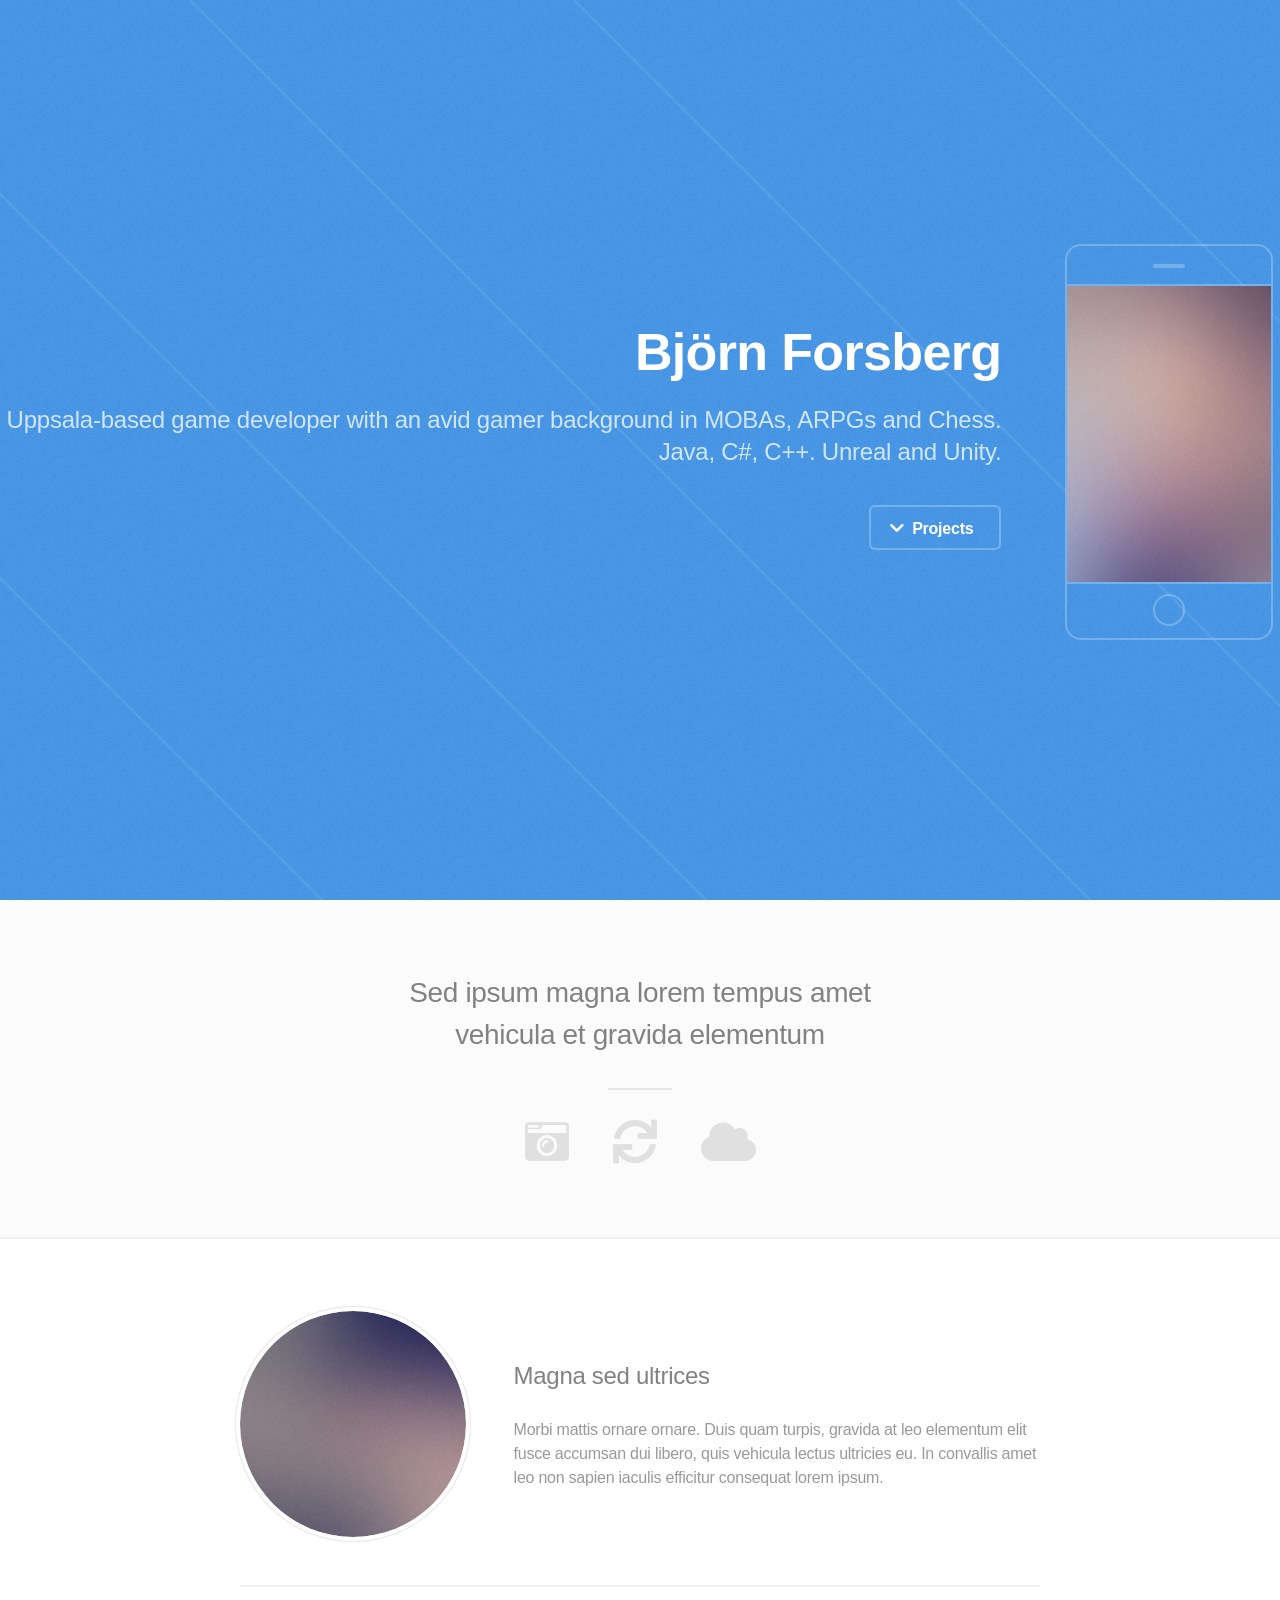
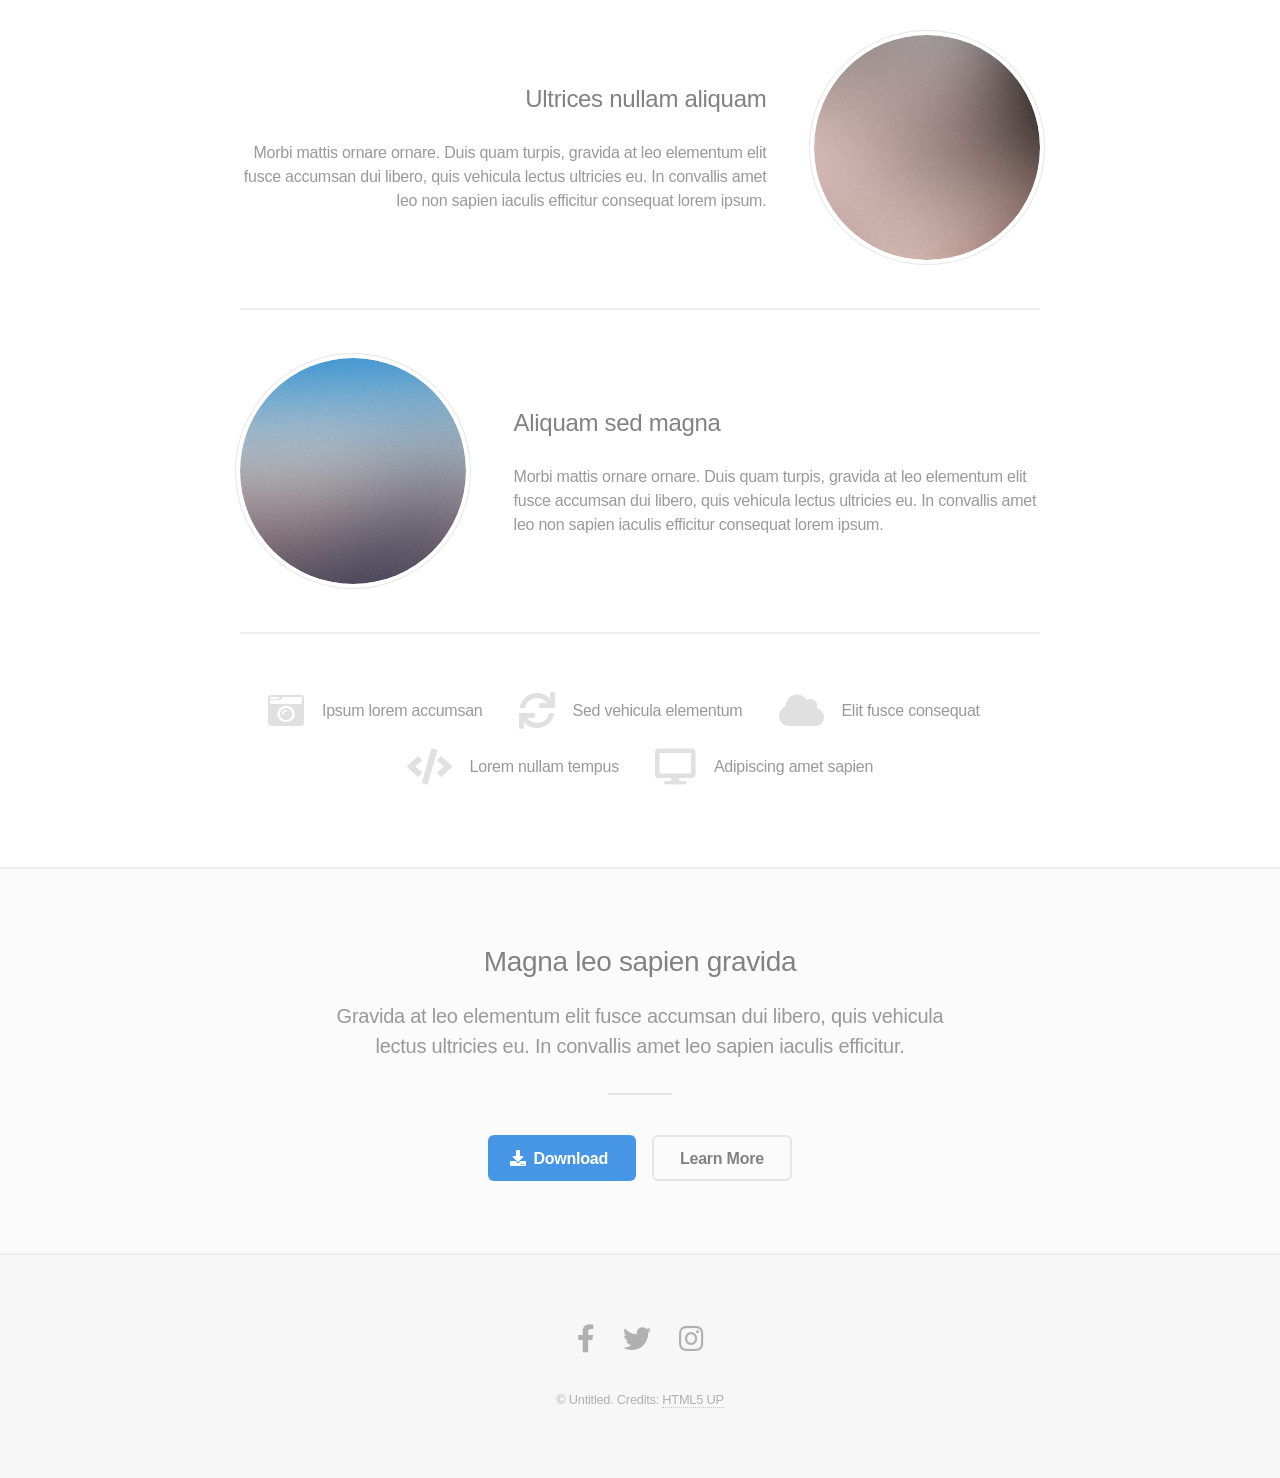
==== commit 5be35b80: "Update index.html" ====
--- a/index.html
+++ b/index.html
@@ -6,7 +6,7 @@
 -->
 <html>
 	<head>
-		<title>Fractal by HTML5 UP</title>
+		<title>Portfolio</title>
 		<meta charset="utf-8" />
 		<meta name="viewport" content="width=device-width, initial-scale=1, user-scalable=no" />
 		<link rel="stylesheet" href="assets/css/main.css" />
@@ -17,12 +17,12 @@
 		<!-- Header -->
 			<header id="header">
 				<div class="content">
-					<h1><a href="#">Fractal</a></h1>
-					<p>Just a simple, single page responsive<br />
-					template brought to you by <a href="http://html5up.net">HTML5 UP</a></p>
+					<h1><a href="#">Björn Forsberg</a></h1>
+					<p>Uppsala-based game developer with an avid gamer background in MOBAs, ARPGs and Chess.<br />
+					Java, C#, C++. Unreal and Unity.
 					<ul class="actions">
-						<li><a href="#" class="button primary icon solid fa-download">Download</a></li>
-						<li><a href="#one" class="button icon solid fa-chevron-down scrolly">Learn More</a></li>
+						<!-- <li><a href="#" class="button primary icon solid fa-download">Download</a></li> -->
+						<li><a href="#one" class="button icon solid fa-chevron-down scrolly">Projects</a></li>
 					</ul>
 				</div>
 				<div class="image phone"><div class="inner"><img src="images/screen.jpg" alt="" /></div></div>
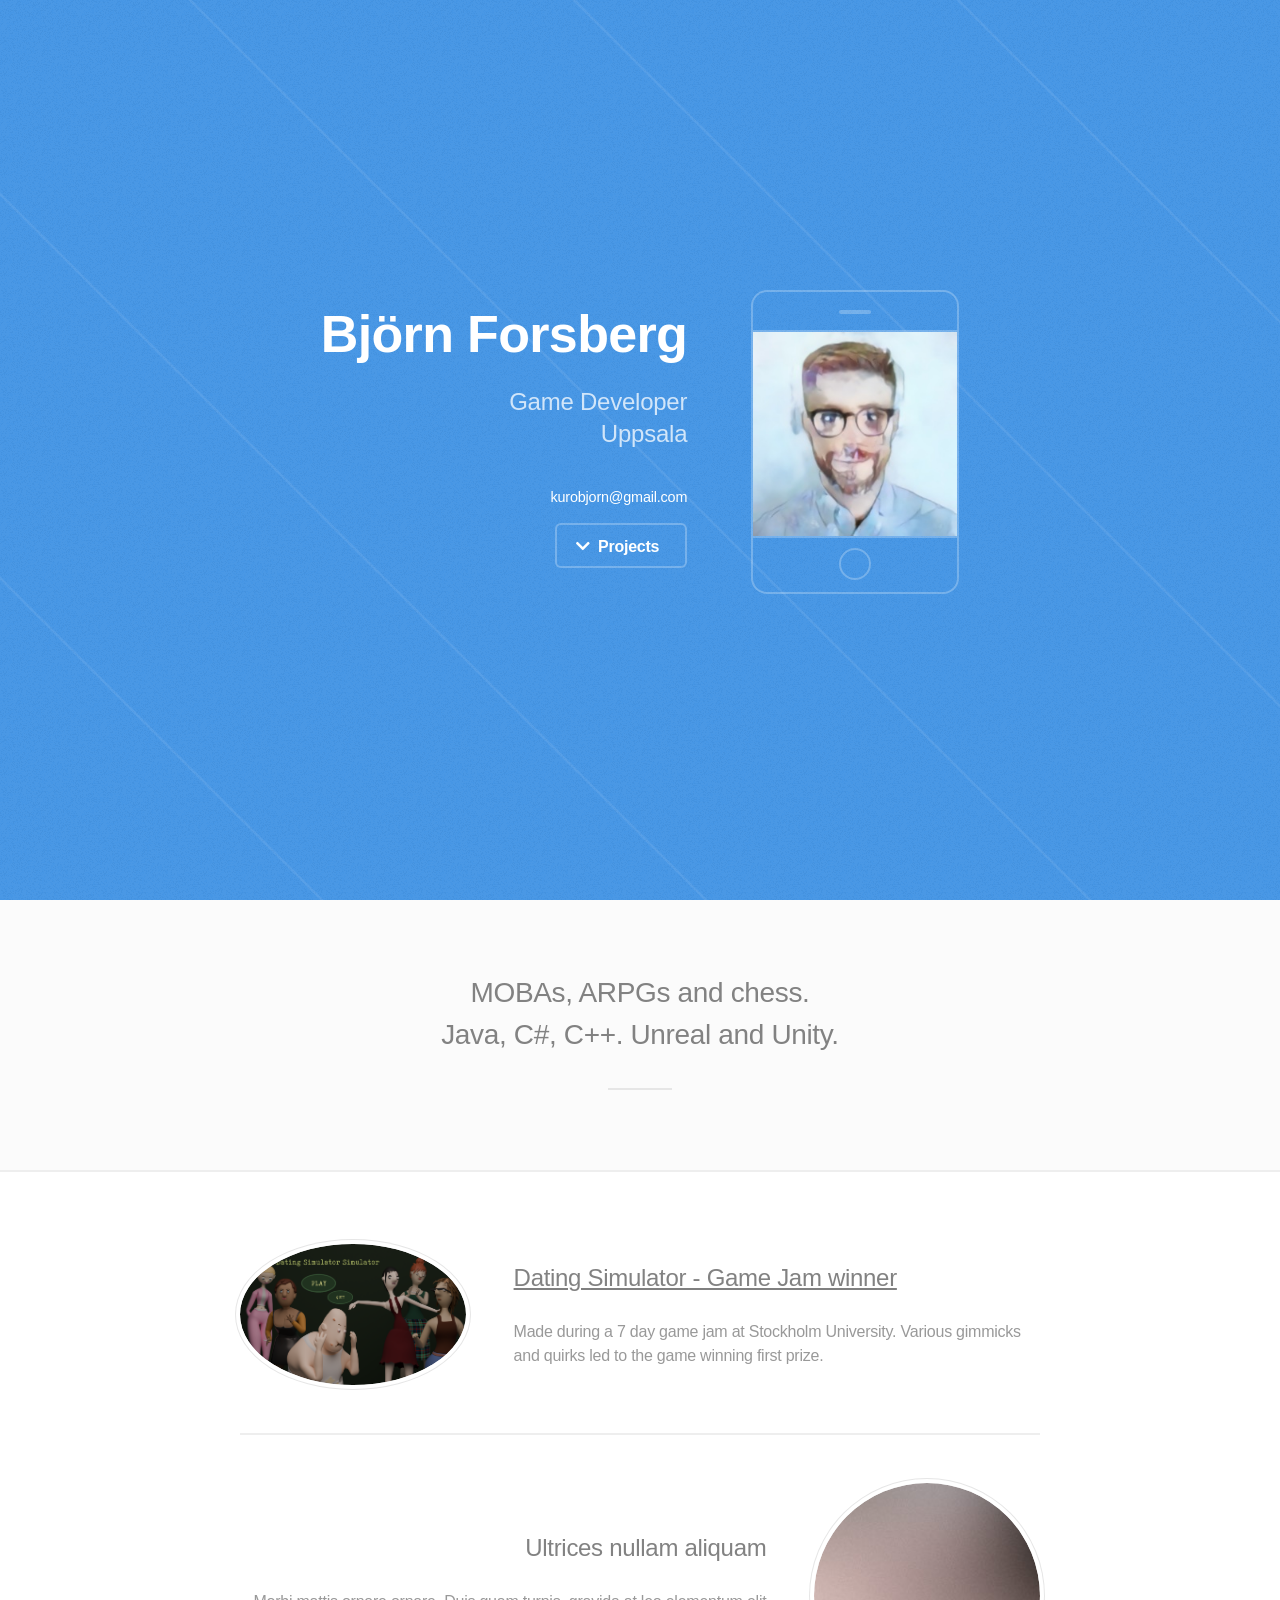
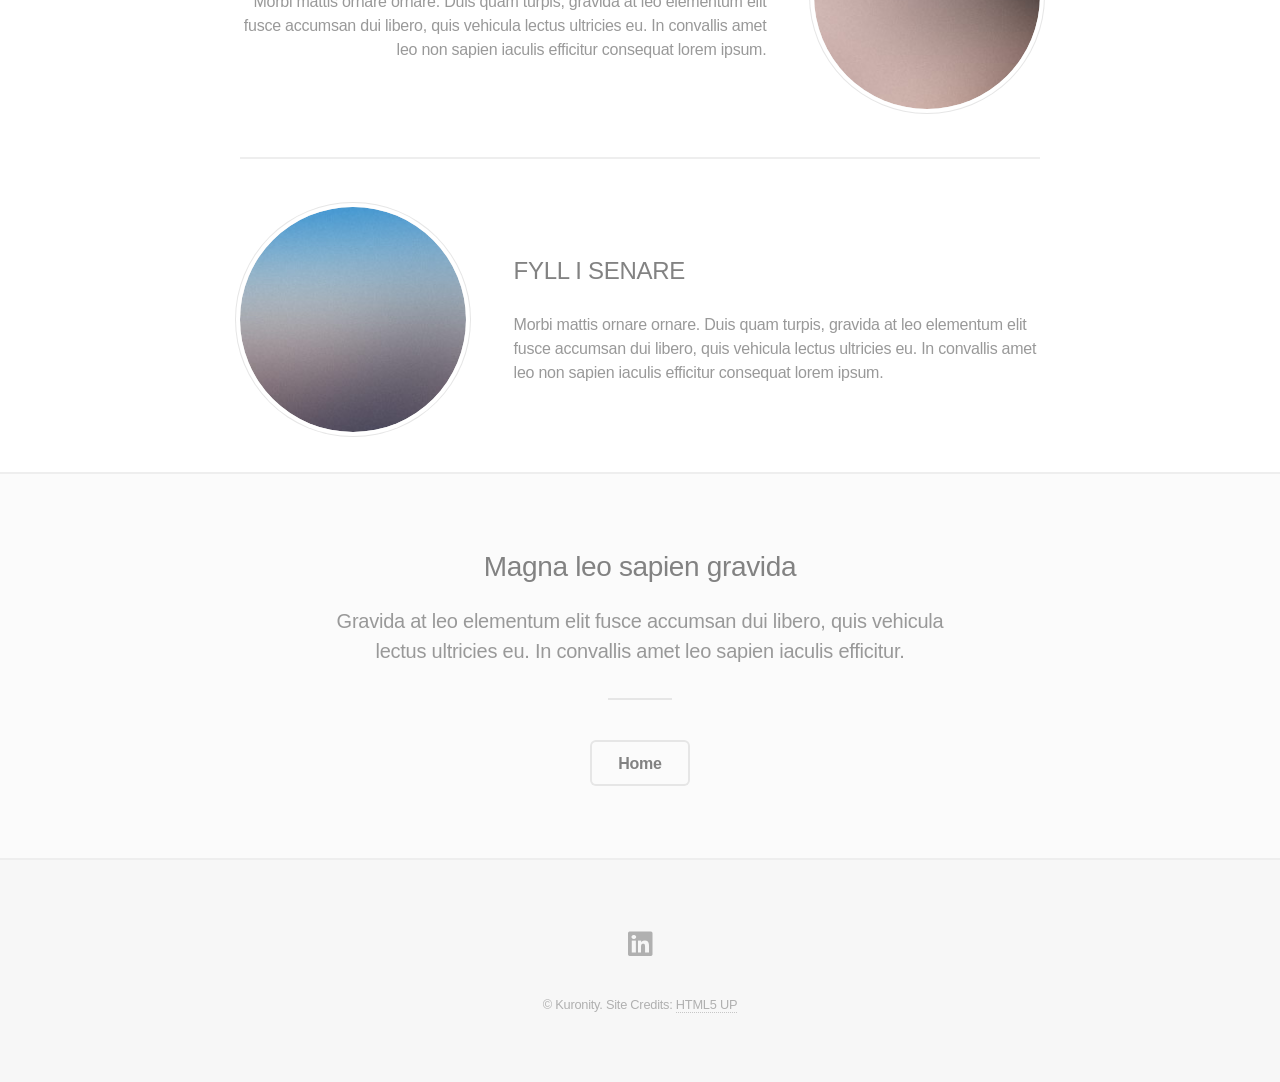
==== commit ecf242a9: "Dating sim part 1" ====
--- a/index.html
+++ b/index.html
@@ -18,37 +18,38 @@
 			<header id="header">
 				<div class="content">
 					<h1><a href="#">Björn Forsberg</a></h1>
-					<p>Uppsala-based game developer with an avid gamer background in MOBAs, ARPGs and Chess.<br />
-					Java, C#, C++. Unreal and Unity.
+					<p>Game Developer<br />
+					Uppsala<br />
+					<h5>kurobjorn@gmail.com</h5>			
 					<ul class="actions">
 						<!-- <li><a href="#" class="button primary icon solid fa-download">Download</a></li> -->
 						<li><a href="#one" class="button icon solid fa-chevron-down scrolly">Projects</a></li>
 					</ul>
 				</div>
-				<div class="image phone"><div class="inner"><img src="images/screen.jpg" alt="" /></div></div>
+				<div class="image phone"><div class="inner"><img src="images/beornoSensei.jpg" alt="" /></div></div>
 			</header>
 
 		<!-- One -->
 			<section id="one" class="wrapper style2 special">
 				<header class="major">
-					<h2>Sed ipsum magna lorem tempus amet<br />
-					vehicula et gravida elementum</h2>
+					<h2>MOBAs, ARPGs and chess.<br />
+					Java, C#, C++. Unreal and Unity.</h2>
 				</header>
-				<ul class="icons major">
+				<!-- <ul class="icons major">
 					<li><span class="icon solid fa-camera-retro"><span class="label">Shoot</span></span></li>
 					<li><span class="icon solid fa-sync"><span class="label">Process</span></span></li>
 					<li><span class="icon solid fa-cloud"><span class="label">Upload</span></span></li>
-				</ul>
+				</ul> -->
 			</section>
 
 		<!-- Two -->
 			<section id="two" class="wrapper">
 				<div class="inner alt">
 					<section class="spotlight">
-						<div class="image"><img src="images/pic01.jpg" alt="" /></div>
+						<div class="image"><img src="images/DatingSimulatorStart.png" alt="" /></div>
 						<div class="content">
-							<h3>Magna sed ultrices</h3>
-							<p>Morbi mattis ornare ornare. Duis quam turpis, gravida at leo elementum elit fusce accumsan dui libero, quis vehicula lectus ultricies eu. In convallis amet leo non sapien iaculis efficitur consequat lorem ipsum.</p>
+							<a href="datingsim.html" class="clickable"><h3>Dating Simulator - Game Jam winner</h3></a>
+							<p>Made during a 7 day game jam at Stockholm University. Various gimmicks and quirks led to the game winning first prize.</p>
 						</div>
 					</section>
 					<section class="spotlight">
@@ -61,11 +62,11 @@
 					<section class="spotlight">
 						<div class="image"><img src="images/pic03.jpg" alt="" /></div>
 						<div class="content">
-							<h3>Aliquam sed magna</h3>
+							<h3>FYLL I SENARE</h3>
 							<p>Morbi mattis ornare ornare. Duis quam turpis, gravida at leo elementum elit fusce accumsan dui libero, quis vehicula lectus ultricies eu. In convallis amet leo non sapien iaculis efficitur consequat lorem ipsum.</p>
 						</div>
 					</section>
-					<section class="special">
+					<!-- <section class="special">
 						<ul class="icons labeled">
 							<li><span class="icon solid fa-camera-retro"><span class="label">Ipsum lorem accumsan</span></span></li>
 							<li><span class="icon solid fa-sync"><span class="label">Sed vehicula elementum</span></span></li>
@@ -73,7 +74,7 @@
 							<li><span class="icon solid fa-code"><span class="label">Lorem nullam tempus</span></span></li>
 							<li><span class="icon solid fa-desktop"><span class="label">Adipiscing amet sapien</span></span></li>
 						</ul>
-					</section>
+					</section> -->
 				</div>
 			</section>
 
@@ -85,8 +86,8 @@
 					lectus ultricies eu. In convallis amet leo sapien iaculis efficitur.</p>
 				</header>
 				<ul class="actions special">
-					<li><a href="#" class="button primary icon solid fa-download">Download</a></li>
-					<li><a href="#" class="button">Learn More</a></li>
+					<!-- <li><a href="#" class="button primary icon solid fa-download">Download</a></li> -->
+					<li><a href="#" class="button">Home</a></li>
 				</ul>
 			</section>
 
@@ -412,11 +413,11 @@
 		<!-- Footer -->
 			<footer id="footer">
 				<ul class="icons">
-					<li><a href="#" class="icon brands fa-facebook-f"><span class="label">Facebook</span></a></li>
-					<li><a href="#" class="icon brands fa-twitter"><span class="label">Twitter</span></a></li>
-					<li><a href="#" class="icon brands fa-instagram"><span class="label">Instagram</span></a></li>
+					<!-- <li><a href="#" class="icon brands fa-facebook-f"><span class="label">Facebook</span></a></li> -->
+					<li><a target="_blank" rel="noopener noreferrer" href="https://www.linkedin.com/in/bj%C3%B6rn-forsberg-009607271/" class="icon brands fa-linkedin"><span class="label">LinkedIn</span></a></li>
+					<!-- <li><a href="#" class="icon brands fa-instagram"><span class="label">Instagram</span></a></li> -->
 				</ul>
-				<p class="copyright">&copy; Untitled. Credits: <a href="http://html5up.net">HTML5 UP</a></p>
+				<p class="copyright">&copy; Kuronity. Site Credits: <a href="http://html5up.net">HTML5 UP</a></p>
 			</footer>
 
 		<!-- Scripts -->
--- a/assets/css/main.css
+++ b/assets/css/main.css
@@ -1,9 +1,9 @@
 @import url(fontawesome-all.min.css);
 
-/*
-	Fractal by HTML5 UP
-	html5up.net | @ajlkn
-	Free for personal and commercial use under the CCA 3.0 license (html5up.net/license)
+/*
+	Fractal by HTML5 UP
+	html5up.net | @ajlkn
+	Free for personal and commercial use under the CCA 3.0 license (html5up.net/license)
 */
 
 html, body, div, span, applet, object,
@@ -4146,4 +4146,15 @@
 			padding: 3em 1.5em 1em 1.5em ;
 		}
 
+	}
+
+	.clickable {
+	color: gray;
+	text-decoration: underline;
+	cursor: pointer;
+	}
+
+	.clickable:hover {
+	color: darkgray;
+	text-decoration: none;
 	}
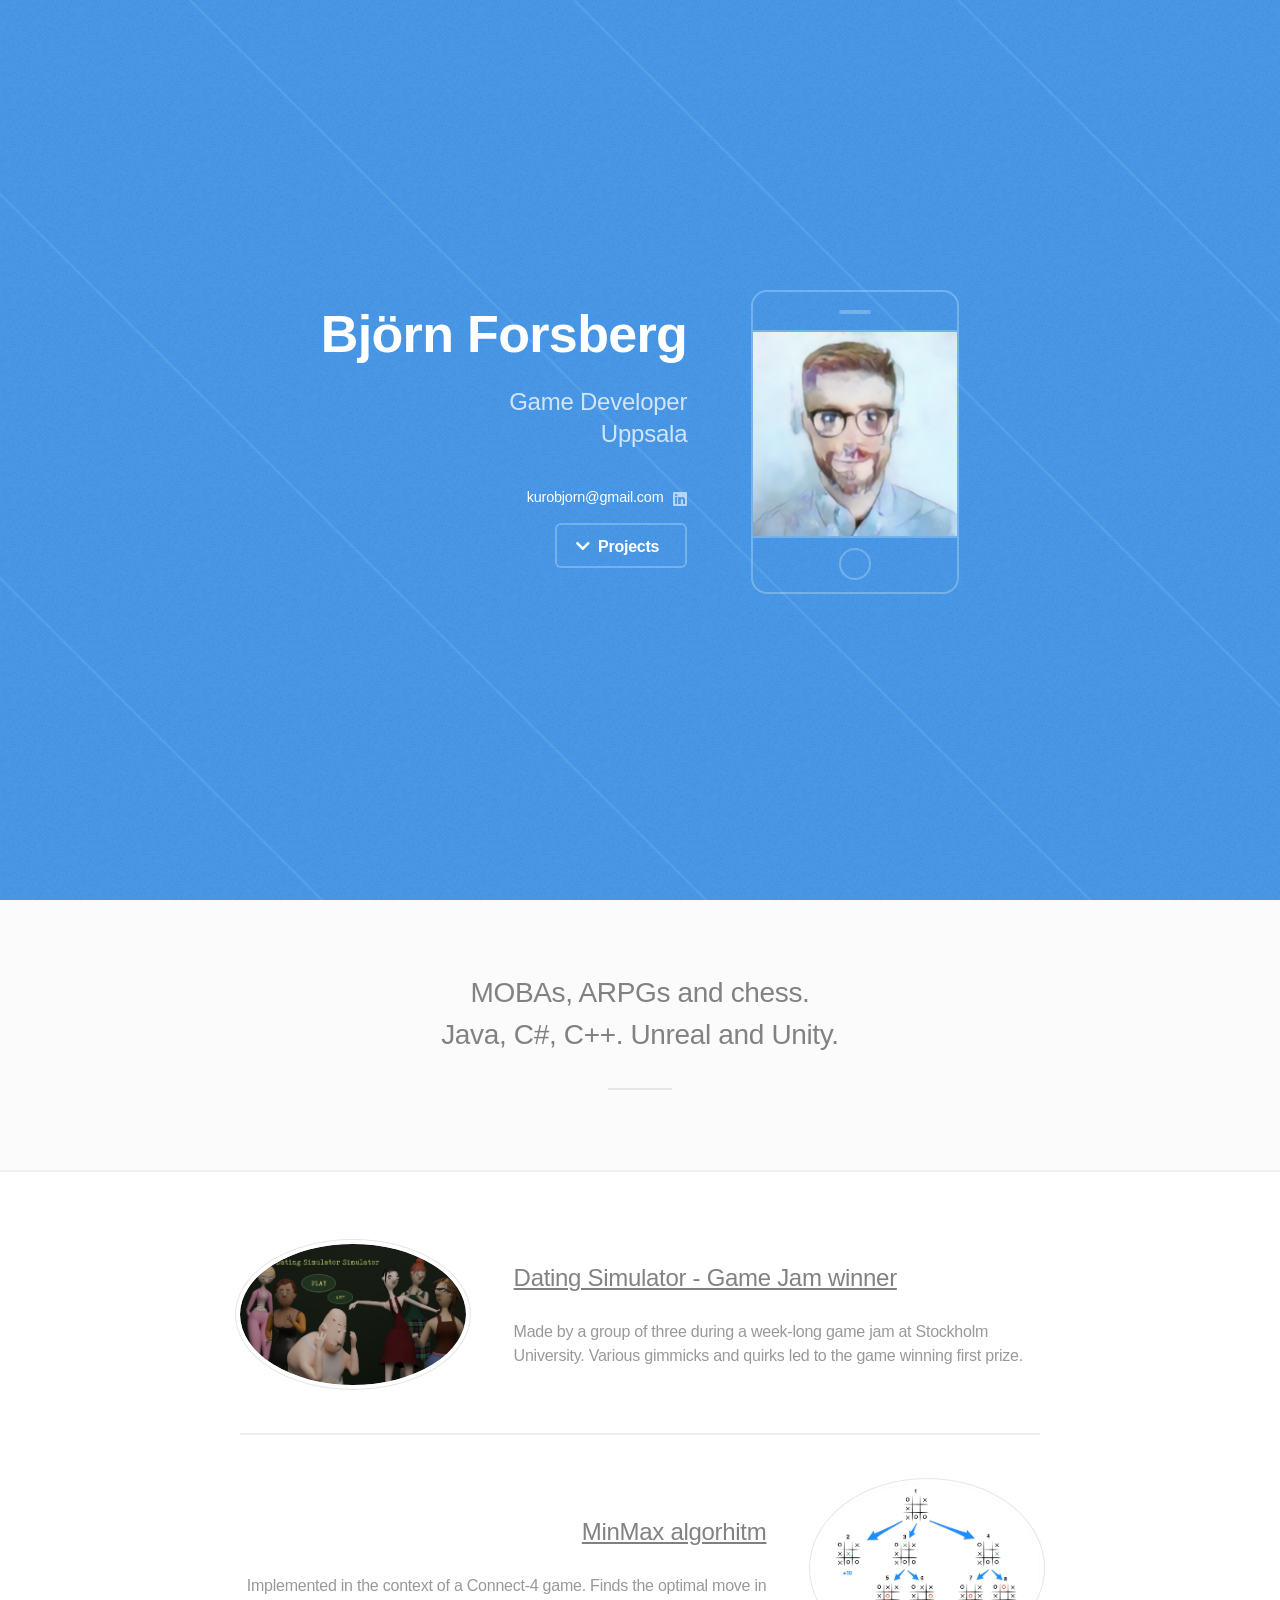
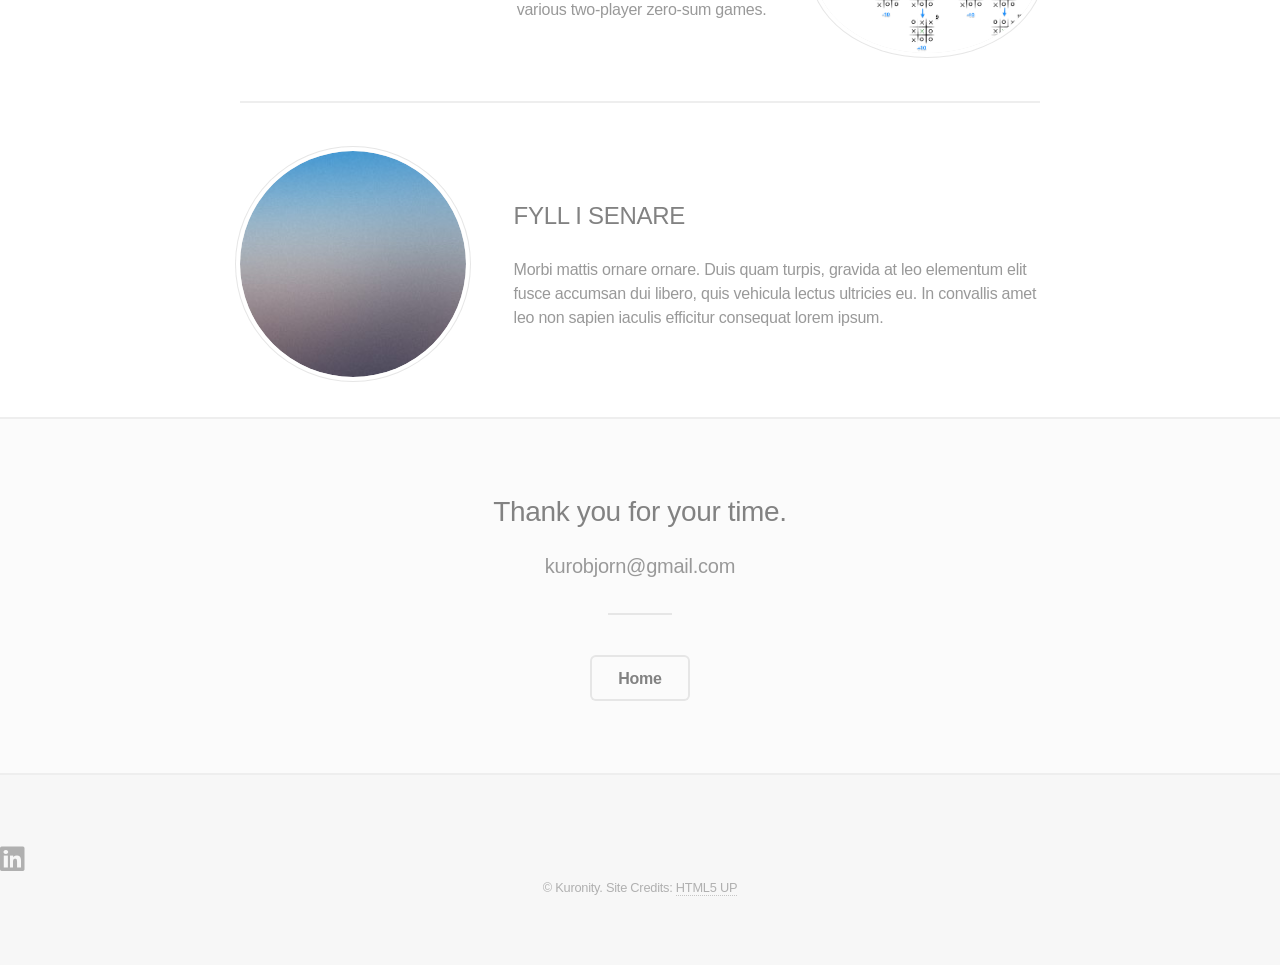
==== commit c33155ce: "styling" ====
--- a/index.html
+++ b/index.html
@@ -17,10 +17,14 @@
 		<!-- Header -->
 			<header id="header">
 				<div class="content">
-					<h1><a href="#">Björn Forsberg</a></h1>
+					<h1><a href="#">Björn Forsberg</a></h1>	
 					<p>Game Developer<br />
 					Uppsala<br />
-					<h5>kurobjorn@gmail.com</h5>			
+					<div class="header-row">
+						<h5>kurobjorn@gmail.com</h5>
+								<a target="_blank" rel="noopener noreferrer" href="https://www.linkedin.com/in/bj%C3%B6rn-forsberg-009607271/" class="icon brands fa-linkedin">
+								<span class="label">LinkedIn</span></a>
+					</div>
 					<ul class="actions">
 						<!-- <li><a href="#" class="button primary icon solid fa-download">Download</a></li> -->
 						<li><a href="#one" class="button icon solid fa-chevron-down scrolly">Projects</a></li>
@@ -49,14 +53,14 @@
 						<div class="image"><img src="images/DatingSimulatorStart.png" alt="" /></div>
 						<div class="content">
 							<a href="datingsim.html" class="clickable"><h3>Dating Simulator - Game Jam winner</h3></a>
-							<p>Made during a 7 day game jam at Stockholm University. Various gimmicks and quirks led to the game winning first prize.</p>
+							<p>Made by a group of three during a week-long game jam at Stockholm University.  Various gimmicks and quirks led to the game winning first prize.</p>
 						</div>
 					</section>
 					<section class="spotlight">
-						<div class="image"><img src="images/pic02.jpg" alt="" /></div>
+						<div class="image"><img src="images/full-minimax-move-tree.png" alt="" /></div>
 						<div class="content">
-							<h3>Ultrices nullam aliquam</h3>
-							<p>Morbi mattis ornare ornare. Duis quam turpis, gravida at leo elementum elit fusce accumsan dui libero, quis vehicula lectus ultricies eu. In convallis amet leo non sapien iaculis efficitur consequat lorem ipsum.</p>
+							<a href="minmax.html" class="clickable"><h3>MinMax algorhitm</h3></a>
+							<p>Implemented in the context of a Connect-4 game. Finds the optimal move in various two-player zero-sum games.</p>
 						</div>
 					</section>
 					<section class="spotlight">
@@ -81,9 +85,8 @@
 		<!-- Three -->
 			<section id="three" class="wrapper style2 special">
 				<header class="major">
-					<h2>Magna leo sapien gravida</h2>
-					<p>Gravida at leo elementum elit fusce accumsan dui libero, quis vehicula<br />
-					lectus ultricies eu. In convallis amet leo sapien iaculis efficitur.</p>
+					<h2>Thank you for your time.</h2>
+					<p>kurobjorn@gmail.com</p>
 				</header>
 				<ul class="actions special">
 					<!-- <li><a href="#" class="button primary icon solid fa-download">Download</a></li> -->
--- a/assets/css/main.css
+++ b/assets/css/main.css
@@ -4157,4 +4157,21 @@
 	.clickable:hover {
 	color: darkgray;
 	text-decoration: none;
+	}
+
+	.header-row {
+	display: flex;
+	justify-content: flex-end;
+	gap: 10px;             /* space between name and icon */
+	}
+
+	.header-row h1 {
+	margin: 0;             /* remove default spacing */
+	}
+
+	.icons {
+		display: flex;
+		margin: 0;
+  		padding: 0;
+		margin-left: auto;
 	}
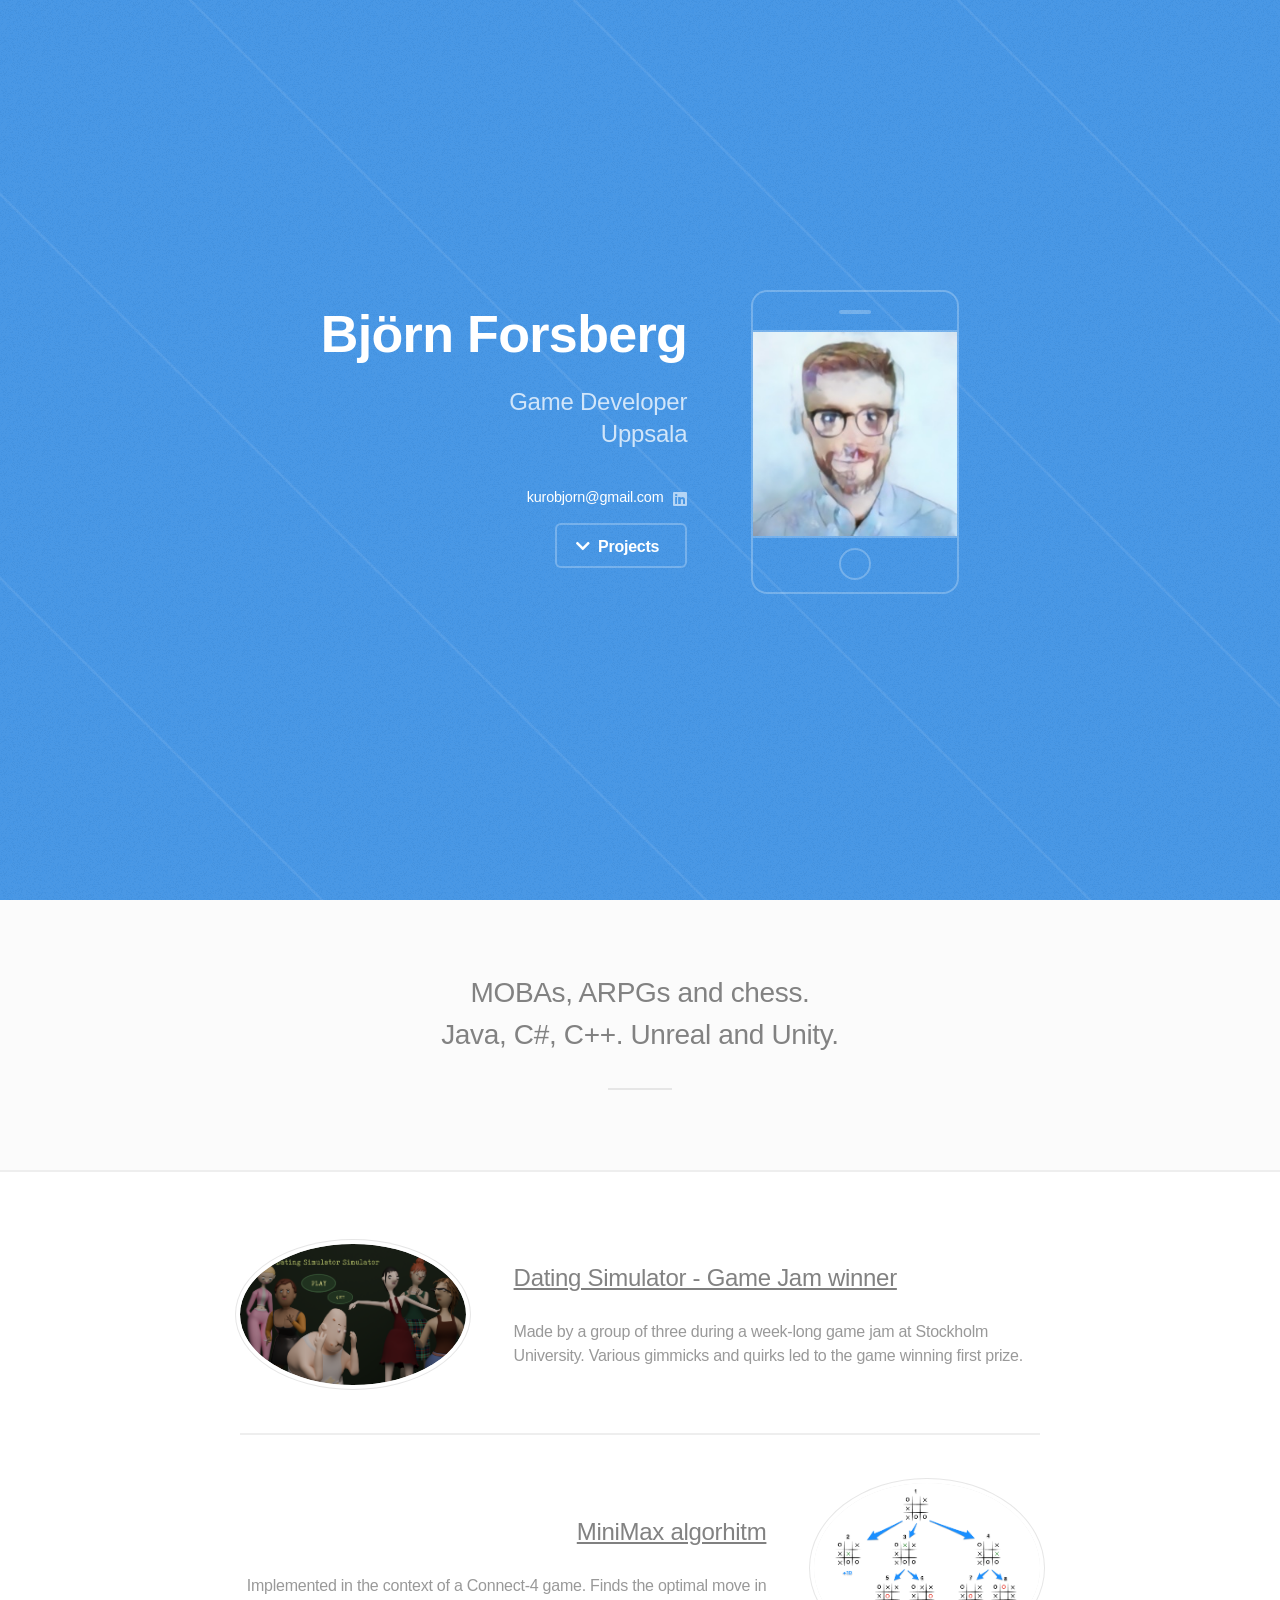
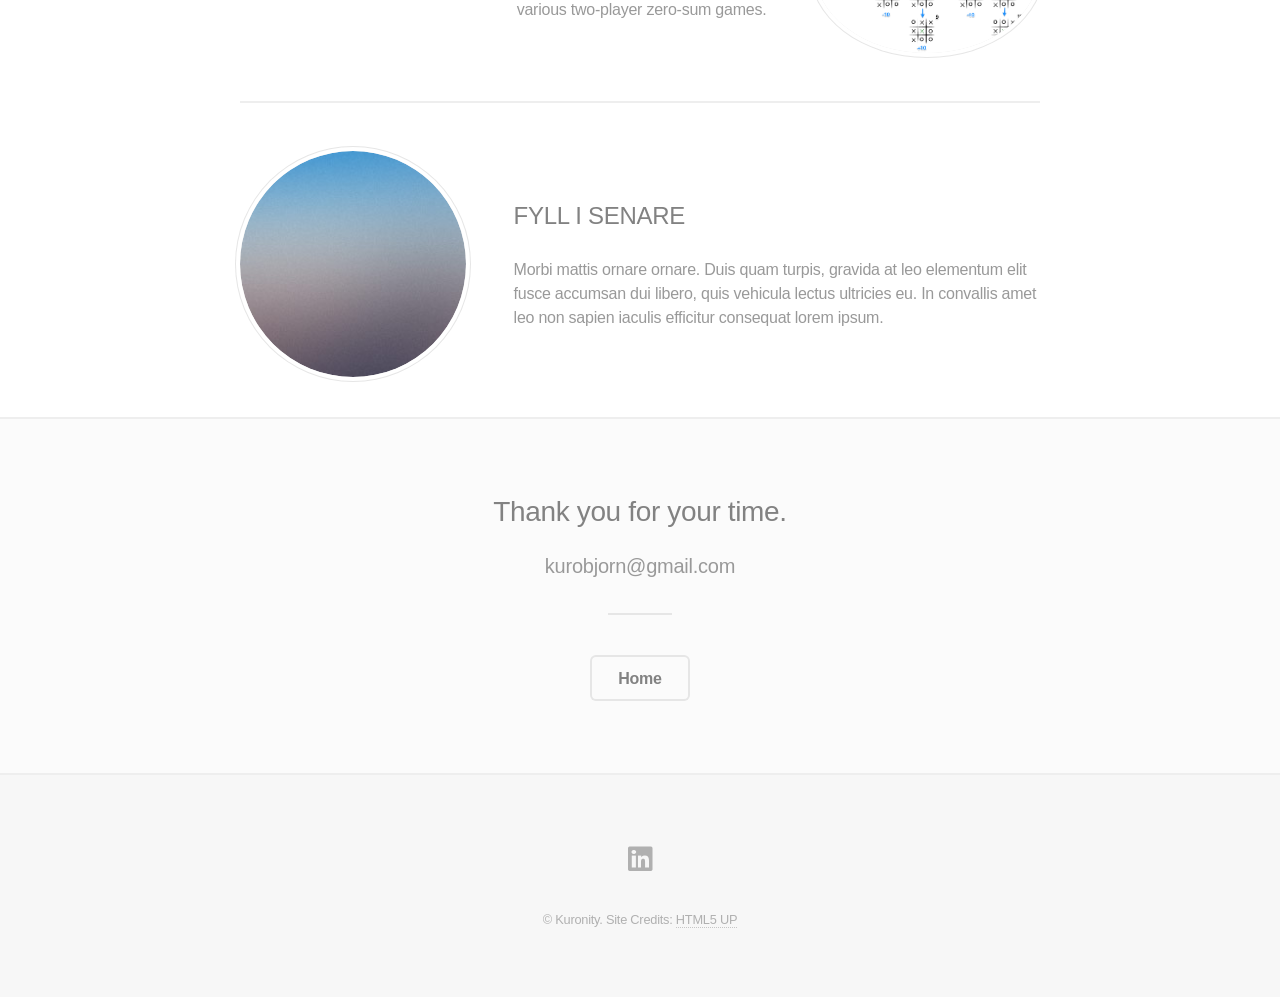
==== commit 86bfebf9: "MiniMax section, polish" ====
--- a/index.html
+++ b/index.html
@@ -6,7 +6,7 @@
 -->
 <html>
 	<head>
-		<title>Portfolio</title>
+		<title>Portfolio - Björn Forsberg</title>
 		<meta charset="utf-8" />
 		<meta name="viewport" content="width=device-width, initial-scale=1, user-scalable=no" />
 		<link rel="stylesheet" href="assets/css/main.css" />
@@ -59,7 +59,7 @@
 					<section class="spotlight">
 						<div class="image"><img src="images/full-minimax-move-tree.png" alt="" /></div>
 						<div class="content">
-							<a href="minmax.html" class="clickable"><h3>MinMax algorhitm</h3></a>
+							<a href="minmax.html" class="clickable"><h3>MiniMax algorhitm</h3></a>
 							<p>Implemented in the context of a Connect-4 game. Finds the optimal move in various two-player zero-sum games.</p>
 						</div>
 					</section>
--- a/assets/css/main.css
+++ b/assets/css/main.css
@@ -4169,9 +4169,18 @@
 	margin: 0;             /* remove default spacing */
 	}
 
-	.icons {
+	.videos {
 		display: flex;
-		margin: 0;
-  		padding: 0;
-		margin-left: auto;
+		flex-direction: column;
+		align-items: center;
+		text-align: center;
+	}
+	
+	.videos video {
+		max-width: 100%;
+		height: auto;
+	}
+
+	.videos h3 {
+		margin-bottom: 10px;
 	}
